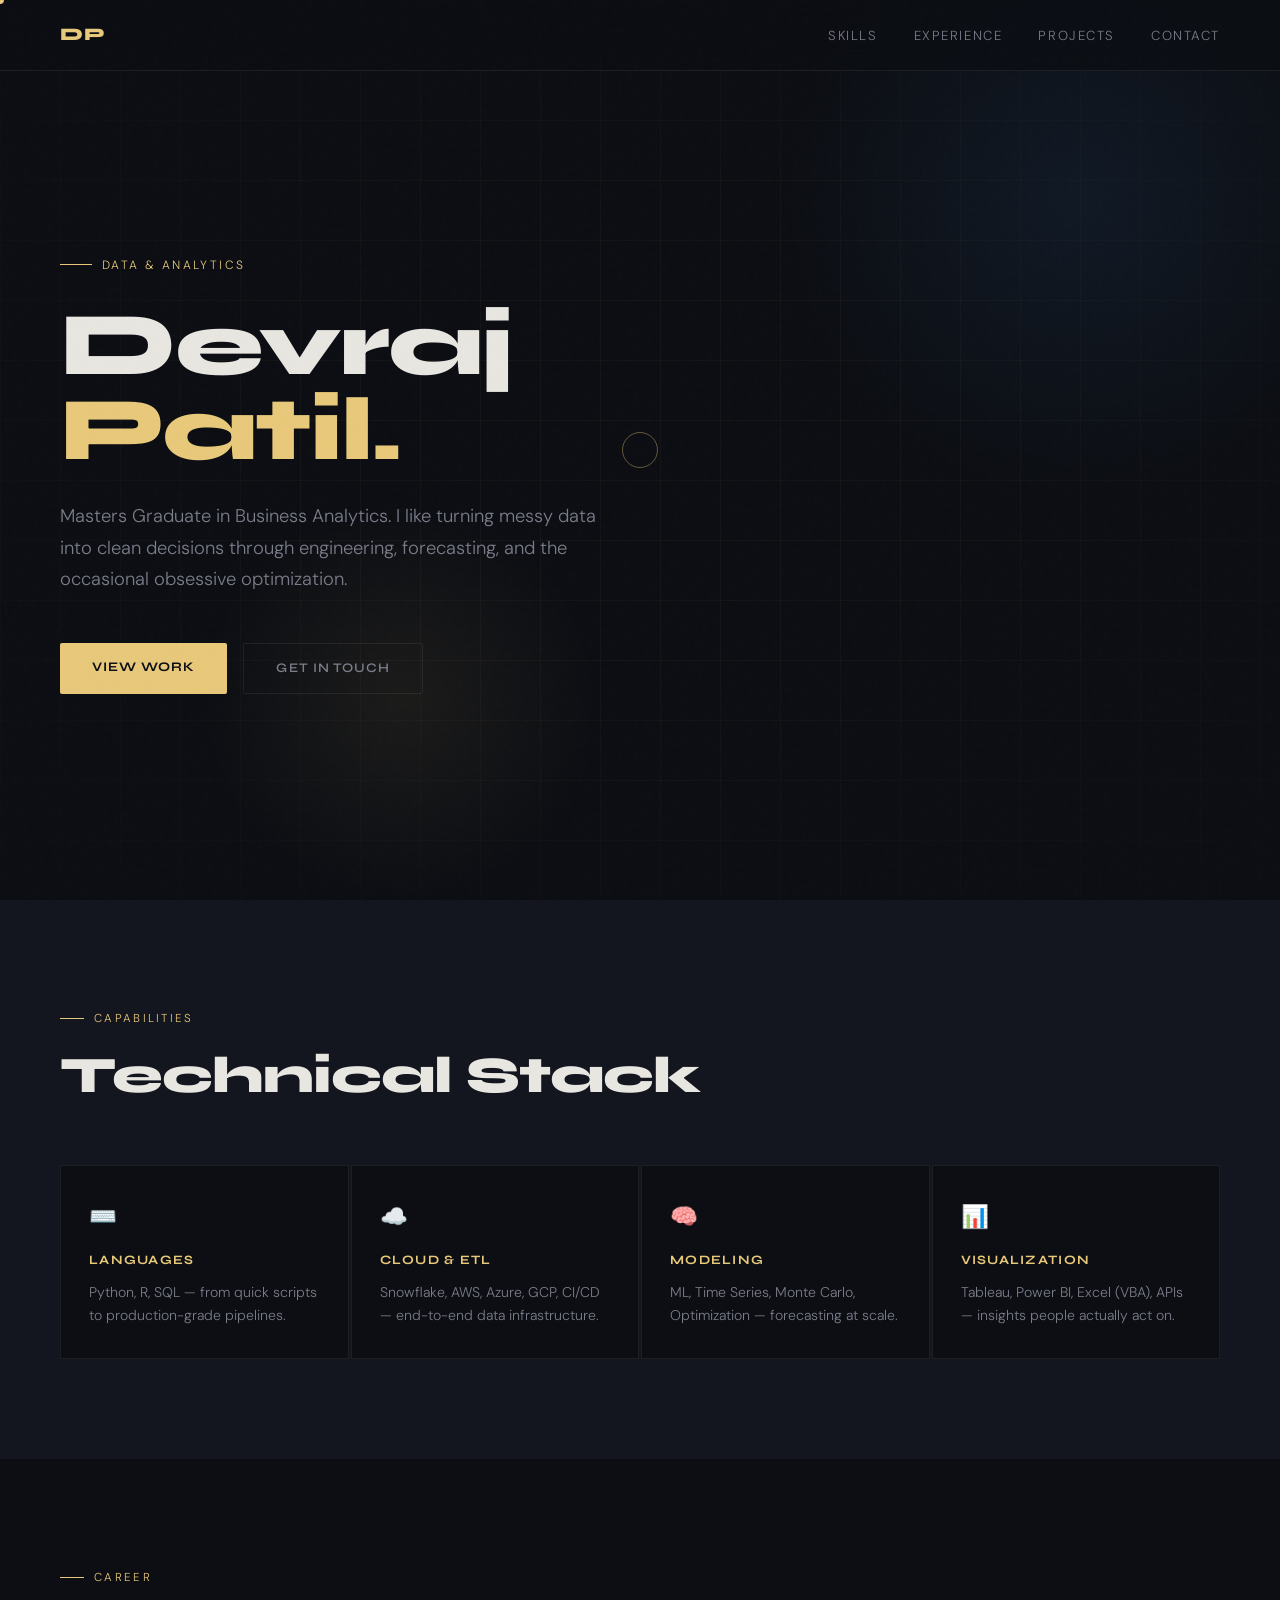
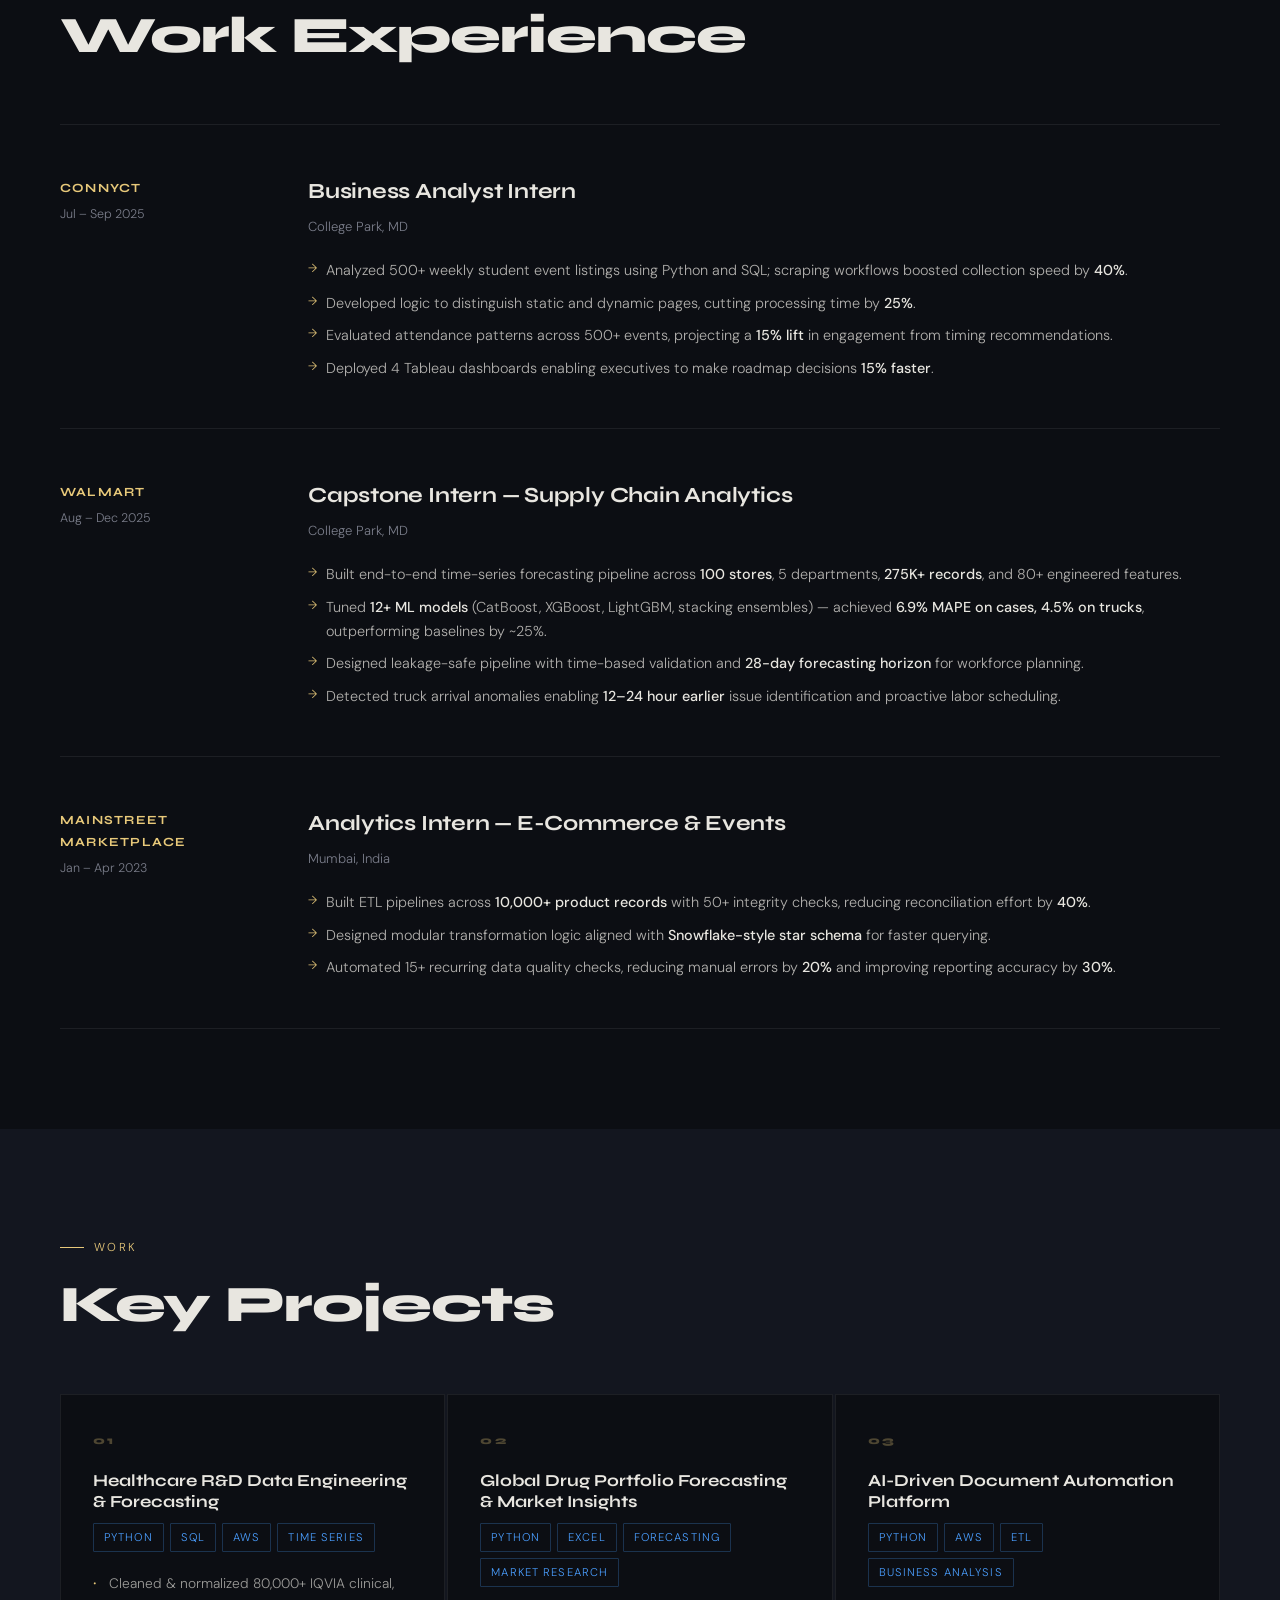
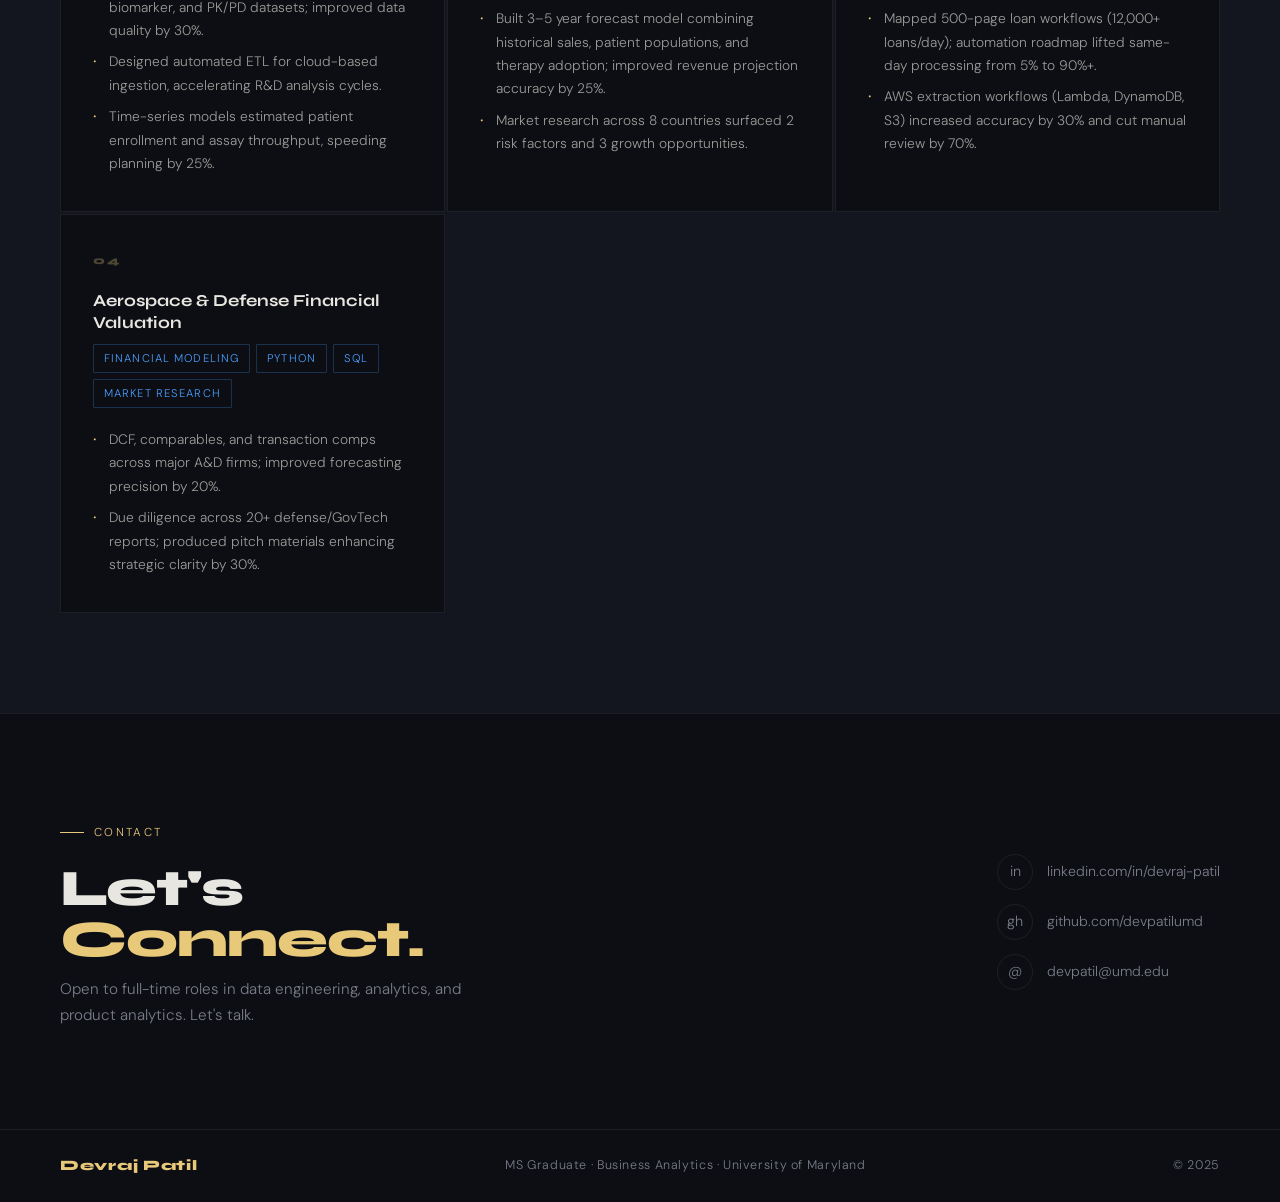
==== index.html @ eb5198e6 "Update personal details in index.html" ====
<!DOCTYPE html>
<html lang="en">
<head>
  <meta charset="UTF-8" />
  <meta name="viewport" content="width=device-width, initial-scale=1.0" />
  <title>Devraj Patil — Data & Analytics</title>
  <link rel="preconnect" href="https://fonts.googleapis.com" />
  <link rel="preconnect" href="https://fonts.gstatic.com" crossorigin />
  <link href="https://fonts.googleapis.com/css2?family=Syne:wght@400;600;700;800&family=DM+Sans:ital,wght@0,300;0,400;0,500;1,300&display=swap" rel="stylesheet" />
  <style>
    *, *::before, *::after { box-sizing: border-box; margin: 0; padding: 0; }

    :root {
      --bg:       #0c0e13;
      --surface:  #13161f;
      --border:   rgba(255,255,255,0.07);
      --gold:     #e8c97a;
      --gold2:    #f5d98b;
      --text:     #e8e6e0;
      --muted:    #7a7d8a;
      --accent:   #4a9eff;
      --red:      #ff6b6b;
    }

    html { scroll-behavior: smooth; }

    body {
      background: var(--bg);
      color: var(--text);
      font-family: 'DM Sans', sans-serif;
      font-weight: 300;
      line-height: 1.7;
      overflow-x: hidden;
    }

    /* ──── NOISE TEXTURE OVERLAY ──── */
    body::before {
      content: '';
      position: fixed;
      inset: 0;
      background-image: url("data:image/svg+xml,%3Csvg viewBox='0 0 200 200' xmlns='http://www.w3.org/2000/svg'%3E%3Cfilter id='n'%3E%3CfeTurbulence type='fractalNoise' baseFrequency='0.9' numOctaves='4' stitchTiles='stitch'/%3E%3C/filter%3E%3Crect width='100%25' height='100%25' filter='url(%23n)' opacity='0.04'/%3E%3C/svg%3E");
      pointer-events: none;
      z-index: 1000;
      opacity: 0.35;
    }

    /* ──── CURSOR DOT ──── */
    #cursor {
      width: 8px; height: 8px;
      background: var(--gold);
      border-radius: 50%;
      position: fixed;
      pointer-events: none;
      z-index: 9999;
      transform: translate(-50%,-50%);
      transition: opacity 0.3s;
    }
    #cursor-ring {
      width: 36px; height: 36px;
      border: 1px solid rgba(232,201,122,0.4);
      border-radius: 50%;
      position: fixed;
      pointer-events: none;
      z-index: 9998;
      transform: translate(-50%,-50%);
      transition: width 0.3s, height 0.3s, border-color 0.3s;
    }

    /* ──── NAV ──── */
    nav {
      position: fixed;
      top: 0; left: 0; right: 0;
      z-index: 500;
      display: flex;
      justify-content: space-between;
      align-items: center;
      padding: 20px 60px;
      background: rgba(12,14,19,0.8);
      backdrop-filter: blur(20px);
      border-bottom: 1px solid var(--border);
      transition: padding 0.3s;
    }
    nav .logo {
      font-family: 'Syne', sans-serif;
      font-weight: 800;
      font-size: 1.1rem;
      letter-spacing: 0.04em;
      color: var(--gold);
    }
    nav .links {
      display: flex;
      gap: 36px;
      list-style: none;
    }
    nav .links a {
      font-size: 0.82rem;
      letter-spacing: 0.12em;
      text-transform: uppercase;
      color: var(--muted);
      text-decoration: none;
      transition: color 0.25s;
    }
    nav .links a:hover { color: var(--text); }

    /* ──── HERO ──── */
    .hero {
      min-height: 100vh;
      display: flex;
      align-items: center;
      padding: 120px 60px 80px;
      position: relative;
      overflow: hidden;
    }
    .hero-grid-bg {
      position: absolute;
      inset: 0;
      background-image:
        linear-gradient(rgba(232,201,122,0.04) 1px, transparent 1px),
        linear-gradient(90deg, rgba(232,201,122,0.04) 1px, transparent 1px);
      background-size: 60px 60px;
      mask-image: radial-gradient(ellipse 80% 80% at 50% 50%, black 30%, transparent 100%);
    }
    .hero-glow {
      position: absolute;
      width: 600px; height: 600px;
      background: radial-gradient(circle, rgba(74,158,255,0.08) 0%, transparent 70%);
      top: -100px; right: -100px;
      pointer-events: none;
    }
    .hero-glow2 {
      position: absolute;
      width: 400px; height: 400px;
      background: radial-gradient(circle, rgba(232,201,122,0.07) 0%, transparent 70%);
      bottom: 0; left: 200px;
      pointer-events: none;
    }
    .hero-content {
      position: relative;
      max-width: 900px;
    }
    .hero-eyebrow {
      display: inline-flex;
      align-items: center;
      gap: 10px;
      font-size: 0.75rem;
      letter-spacing: 0.2em;
      text-transform: uppercase;
      color: var(--gold);
      margin-bottom: 28px;
    }
    .hero-eyebrow::before {
      content: '';
      display: block;
      width: 32px; height: 1px;
      background: var(--gold);
    }
    .hero h1 {
      font-family: 'Syne', sans-serif;
      font-weight: 800;
      font-size: clamp(3rem, 7vw, 6.5rem);
      line-height: 0.95;
      letter-spacing: -0.02em;
      margin-bottom: 28px;
    }
    .hero h1 span { color: var(--gold); }
    .hero-sub {
      font-size: 1.15rem;
      color: var(--muted);
      max-width: 560px;
      margin-bottom: 48px;
      font-weight: 300;
    }
    .hero-ctas {
      display: flex;
      gap: 16px;
      flex-wrap: wrap;
    }
    .btn-primary {
      padding: 13px 32px;
      background: var(--gold);
      color: #0c0e13;
      font-family: 'Syne', sans-serif;
      font-weight: 700;
      font-size: 0.82rem;
      letter-spacing: 0.08em;
      text-transform: uppercase;
      text-decoration: none;
      border-radius: 2px;
      transition: background 0.25s, transform 0.2s;
    }
    .btn-primary:hover { background: var(--gold2); transform: translateY(-2px); }
    .btn-ghost {
      padding: 13px 32px;
      border: 1px solid var(--border);
      color: var(--muted);
      font-family: 'Syne', sans-serif;
      font-weight: 600;
      font-size: 0.82rem;
      letter-spacing: 0.08em;
      text-transform: uppercase;
      text-decoration: none;
      border-radius: 2px;
      transition: border-color 0.25s, color 0.25s, transform 0.2s;
    }
    .btn-ghost:hover { border-color: var(--gold); color: var(--gold); transform: translateY(-2px); }



    /* ──── SECTION WRAPPER ──── */
    section { padding: 100px 60px; }
    .section-label {
      display: inline-flex;
      align-items: center;
      gap: 10px;
      font-size: 0.72rem;
      letter-spacing: 0.2em;
      text-transform: uppercase;
      color: var(--gold);
      margin-bottom: 20px;
    }
    .section-label::before {
      content: '';
      display: block;
      width: 24px; height: 1px;
      background: var(--gold);
    }
    h2.section-title {
      font-family: 'Syne', sans-serif;
      font-weight: 800;
      font-size: clamp(2rem, 4vw, 3.2rem);
      line-height: 1.1;
      letter-spacing: -0.02em;
      margin-bottom: 60px;
    }

    /* ──── SKILLS ──── */
    .skills-section { background: var(--surface); }
    .skills-grid {
      display: grid;
      grid-template-columns: repeat(auto-fit, minmax(240px, 1fr));
      gap: 2px;
    }
    .skill-cell {
      padding: 32px 28px;
      border: 1px solid var(--border);
      background: var(--bg);
      transition: background 0.3s, border-color 0.3s;
    }
    .skill-cell:hover {
      background: rgba(232,201,122,0.04);
      border-color: rgba(232,201,122,0.2);
    }
    .skill-cell-icon {
      font-size: 1.4rem;
      margin-bottom: 14px;
    }
    .skill-cell-title {
      font-family: 'Syne', sans-serif;
      font-weight: 700;
      font-size: 0.8rem;
      letter-spacing: 0.1em;
      text-transform: uppercase;
      color: var(--gold);
      margin-bottom: 10px;
    }
    .skill-cell p {
      font-size: 0.88rem;
      color: var(--muted);
      line-height: 1.6;
    }

    /* ──── EXPERIENCE ──── */
    .experience-section { background: var(--bg); }
    .exp-list { display: flex; flex-direction: column; gap: 0; }
    .exp-item {
      display: grid;
      grid-template-columns: 200px 1fr;
      gap: 0 48px;
      padding: 48px 0;
      border-top: 1px solid var(--border);
      position: relative;
      transition: background 0.3s;
    }
    .exp-item:last-child { border-bottom: 1px solid var(--border); }
    .exp-meta { padding-top: 4px; }
    .exp-company {
      font-family: 'Syne', sans-serif;
      font-weight: 700;
      font-size: 0.78rem;
      letter-spacing: 0.1em;
      text-transform: uppercase;
      color: var(--gold);
      margin-bottom: 6px;
    }
    .exp-date {
      font-size: 0.78rem;
      color: var(--muted);
    }
    .exp-role {
      font-family: 'Syne', sans-serif;
      font-weight: 700;
      font-size: 1.35rem;
      letter-spacing: -0.01em;
      margin-bottom: 6px;
    }
    .exp-location {
      font-size: 0.82rem;
      color: var(--muted);
      margin-bottom: 20px;
    }
    .exp-body ul {
      list-style: none;
      display: flex;
      flex-direction: column;
      gap: 8px;
    }
    .exp-body ul li {
      font-size: 0.9rem;
      color: rgba(232,230,224,0.75);
      padding-left: 18px;
      position: relative;
    }
    .exp-body ul li::before {
      content: '→';
      position: absolute;
      left: 0;
      color: var(--gold);
      font-size: 0.75rem;
    }
    .exp-body strong { color: var(--text); font-weight: 500; }

    /* ──── PROJECTS ──── */
    .projects-section { background: var(--surface); }
    .projects-grid {
      display: grid;
      grid-template-columns: repeat(auto-fit, minmax(320px, 1fr));
      gap: 2px;
    }
    .project-card {
      background: var(--bg);
      border: 1px solid var(--border);
      padding: 36px 32px;
      position: relative;
      overflow: hidden;
      transition: border-color 0.3s, transform 0.3s;
    }
    .project-card::after {
      content: '';
      position: absolute;
      inset: 0;
      background: linear-gradient(135deg, rgba(232,201,122,0.04) 0%, transparent 60%);
      opacity: 0;
      transition: opacity 0.4s;
    }
    .project-card:hover {
      border-color: rgba(232,201,122,0.3);
      transform: translateY(-4px);
    }
    .project-card:hover::after { opacity: 1; }
    .project-num {
      font-family: 'Syne', sans-serif;
      font-weight: 800;
      font-size: 0.7rem;
      letter-spacing: 0.2em;
      color: rgba(232,201,122,0.3);
      margin-bottom: 20px;
    }
    .project-card h3 {
      font-family: 'Syne', sans-serif;
      font-weight: 700;
      font-size: 1.05rem;
      line-height: 1.3;
      margin-bottom: 10px;
    }
    .project-tags {
      display: flex;
      flex-wrap: wrap;
      gap: 6px;
      margin-bottom: 20px;
    }
    .tag {
      font-size: 0.7rem;
      letter-spacing: 0.1em;
      text-transform: uppercase;
      padding: 4px 10px;
      border: 1px solid rgba(74,158,255,0.25);
      color: var(--accent);
      border-radius: 1px;
    }
    .project-card ul {
      list-style: none;
      display: flex;
      flex-direction: column;
      gap: 8px;
    }
    .project-card ul li {
      font-size: 0.86rem;
      color: rgba(232,230,224,0.65);
      padding-left: 16px;
      position: relative;
    }
    .project-card ul li::before {
      content: '·';
      position: absolute;
      left: 0;
      color: var(--gold);
      font-size: 1.2rem;
      line-height: 1.2;
    }

    /* ──── CONTACT / FOOTER ──── */
    .contact-section {
      background: var(--bg);
      border-top: 1px solid var(--border);
      display: flex;
      align-items: center;
      justify-content: space-between;
      flex-wrap: wrap;
      gap: 40px;
    }
    .contact-left h2 {
      font-family: 'Syne', sans-serif;
      font-weight: 800;
      font-size: clamp(2rem, 4vw, 3.5rem);
      line-height: 1;
      letter-spacing: -0.02em;
      margin-bottom: 12px;
    }
    .contact-left h2 span { color: var(--gold); }
    .contact-left p { color: var(--muted); font-size: 0.95rem; max-width: 420px; }
    .contact-links {
      display: flex;
      flex-direction: column;
      gap: 14px;
    }
    .contact-link {
      display: flex;
      align-items: center;
      gap: 14px;
      text-decoration: none;
      color: var(--muted);
      font-size: 0.88rem;
      transition: color 0.25s;
    }
    .contact-link:hover { color: var(--gold); }
    .contact-link-icon {
      width: 36px; height: 36px;
      border: 1px solid var(--border);
      border-radius: 50%;
      display: flex; align-items: center; justify-content: center;
      font-size: 0.9rem;
      transition: border-color 0.25s;
    }
    .contact-link:hover .contact-link-icon { border-color: var(--gold); }
    footer {
      padding: 24px 60px;
      border-top: 1px solid var(--border);
      display: flex;
      justify-content: space-between;
      align-items: center;
      flex-wrap: wrap;
      gap: 12px;
    }
    footer p {
      font-size: 0.78rem;
      color: var(--muted);
      letter-spacing: 0.05em;
    }
    footer .footer-logo {
      font-family: 'Syne', sans-serif;
      font-weight: 800;
      font-size: 0.9rem;
      color: var(--gold);
      letter-spacing: 0.05em;
    }

    /* ──── SCROLL REVEAL ANIMATIONS ──── */
    .reveal {
      opacity: 0;
      transform: translateY(30px);
      transition: opacity 0.7s ease, transform 0.7s ease;
    }
    .reveal.visible {
      opacity: 1;
      transform: translateY(0);
    }
    .reveal-delay-1 { transition-delay: 0.1s; }
    .reveal-delay-2 { transition-delay: 0.2s; }
    .reveal-delay-3 { transition-delay: 0.3s; }

    /* ──── RESPONSIVE ──── */
    @media (max-width: 768px) {
      nav { padding: 18px 24px; }
      nav .links { gap: 20px; }
      section { padding: 70px 24px; }
      .hero { padding: 100px 24px 60px; }
      .hero-stats { display: none; }
      .exp-item { grid-template-columns: 1fr; gap: 12px; }
      .contact-section { padding: 70px 24px; }
      footer { padding: 24px; }
    }
  </style>
</head>
<body>

<div id="cursor"></div>
<div id="cursor-ring"></div>

<!-- NAV -->
<nav>
  <div class="logo">DP</div>
  <ul class="links">
    <li><a href="#skills">Skills</a></li>
    <li><a href="#experience">Experience</a></li>
    <li><a href="#projects">Projects</a></li>
    <li><a href="#contact">Contact</a></li>
  </ul>
</nav>

<!-- HERO -->
<div class="hero" id="home">
  <div class="hero-grid-bg"></div>
  <div class="hero-glow"></div>
  <div class="hero-glow2"></div>

  <div class="hero-content">
    <div class="hero-eyebrow">Data & Analytics</div>
    <h1>Devraj<br /><span>Patil.</span></h1>
    <p class="hero-sub">
      Masters Graduate in Business Analytics. I like turning messy data into clean decisions through engineering, forecasting, and the occasional obsessive optimization.
    </p>
    <div class="hero-ctas">
      <a href="#projects" class="btn-primary">View Work</a>
      <a href="#contact" class="btn-ghost">Get in Touch</a>
    </div>
  </div>


</div>

<!-- SKILLS -->
<section class="skills-section reveal" id="skills">
  <div class="section-label">Capabilities</div>
  <h2 class="section-title">Technical Stack</h2>
  <div class="skills-grid">
    <div class="skill-cell reveal reveal-delay-1">
      <div class="skill-cell-icon">⌨️</div>
      <div class="skill-cell-title">Languages</div>
      <p>Python, R, SQL — from quick scripts to production-grade pipelines.</p>
    </div>
    <div class="skill-cell reveal reveal-delay-2">
      <div class="skill-cell-icon">☁️</div>
      <div class="skill-cell-title">Cloud & ETL</div>
      <p>Snowflake, AWS, Azure, GCP, CI/CD — end-to-end data infrastructure.</p>
    </div>
    <div class="skill-cell reveal reveal-delay-3">
      <div class="skill-cell-icon">🧠</div>
      <div class="skill-cell-title">Modeling</div>
      <p>ML, Time Series, Monte Carlo, Optimization — forecasting at scale.</p>
    </div>
    <div class="skill-cell reveal reveal-delay-1">
      <div class="skill-cell-icon">📊</div>
      <div class="skill-cell-title">Visualization</div>
      <p>Tableau, Power BI, Excel (VBA), APIs — insights people actually act on.</p>
    </div>
  </div>
</section>

<!-- EXPERIENCE -->
<section class="experience-section" id="experience">
  <div class="section-label">Career</div>
  <h2 class="section-title">Work Experience</h2>
  <div class="exp-list">

    <div class="exp-item reveal">
      <div class="exp-meta">
        <div class="exp-company">Connyct</div>
        <div class="exp-date">Jul – Sep 2025</div>
      </div>
      <div class="exp-body">
        <div class="exp-role">Business Analyst Intern</div>
        <div class="exp-location">College Park, MD</div>
        <ul>
          <li>Analyzed 500+ weekly student event listings using Python and SQL; scraping workflows boosted collection speed by <strong>40%</strong>.</li>
          <li>Developed logic to distinguish static and dynamic pages, cutting processing time by <strong>25%</strong>.</li>
          <li>Evaluated attendance patterns across 500+ events, projecting a <strong>15% lift</strong> in engagement from timing recommendations.</li>
          <li>Deployed 4 Tableau dashboards enabling executives to make roadmap decisions <strong>15% faster</strong>.</li>
        </ul>
      </div>
    </div>

    <div class="exp-item reveal">
      <div class="exp-meta">
        <div class="exp-company">Walmart</div>
        <div class="exp-date">Aug – Dec 2025</div>
      </div>
      <div class="exp-body">
        <div class="exp-role">Capstone Intern — Supply Chain Analytics</div>
        <div class="exp-location">College Park, MD</div>
        <ul>
          <li>Built end-to-end time-series forecasting pipeline across <strong>100 stores</strong>, 5 departments, <strong>275K+ records</strong>, and 80+ engineered features.</li>
          <li>Tuned <strong>12+ ML models</strong> (CatBoost, XGBoost, LightGBM, stacking ensembles) — achieved <strong>6.9% MAPE on cases, 4.5% on trucks</strong>, outperforming baselines by ~25%.</li>
          <li>Designed leakage-safe pipeline with time-based validation and <strong>28-day forecasting horizon</strong> for workforce planning.</li>
          <li>Detected truck arrival anomalies enabling <strong>12–24 hour earlier</strong> issue identification and proactive labor scheduling.</li>
        </ul>
      </div>
    </div>

    <div class="exp-item reveal">
      <div class="exp-meta">
        <div class="exp-company">Mainstreet Marketplace</div>
        <div class="exp-date">Jan – Apr 2023</div>
      </div>
      <div class="exp-body">
        <div class="exp-role">Analytics Intern — E-Commerce & Events</div>
        <div class="exp-location">Mumbai, India</div>
        <ul>
          <li>Built ETL pipelines across <strong>10,000+ product records</strong> with 50+ integrity checks, reducing reconciliation effort by <strong>40%</strong>.</li>
          <li>Designed modular transformation logic aligned with <strong>Snowflake-style star schema</strong> for faster querying.</li>
          <li>Automated 15+ recurring data quality checks, reducing manual errors by <strong>20%</strong> and improving reporting accuracy by <strong>30%</strong>.</li>
        </ul>
      </div>
    </div>

  </div>
</section>

<!-- PROJECTS -->
<section class="projects-section" id="projects">
  <div class="section-label">Work</div>
  <h2 class="section-title">Key Projects</h2>
  <div class="projects-grid">

    <div class="project-card reveal">
      <div class="project-num">01</div>
      <h3>Healthcare R&D Data Engineering & Forecasting</h3>
      <div class="project-tags">
        <span class="tag">Python</span><span class="tag">SQL</span><span class="tag">AWS</span><span class="tag">Time Series</span>
      </div>
      <ul>
        <li>Cleaned & normalized 80,000+ IQVIA clinical, biomarker, and PK/PD datasets; improved data quality by 30%.</li>
        <li>Designed automated ETL for cloud-based ingestion, accelerating R&D analysis cycles.</li>
        <li>Time-series models estimated patient enrollment and assay throughput, speeding planning by 25%.</li>
      </ul>
    </div>

    <div class="project-card reveal reveal-delay-1">
      <div class="project-num">02</div>
      <h3>Global Drug Portfolio Forecasting & Market Insights</h3>
      <div class="project-tags">
        <span class="tag">Python</span><span class="tag">Excel</span><span class="tag">Forecasting</span><span class="tag">Market Research</span>
      </div>
      <ul>
        <li>Built 3–5 year forecast model combining historical sales, patient populations, and therapy adoption; improved revenue projection accuracy by 25%.</li>
        <li>Market research across 8 countries surfaced 2 risk factors and 3 growth opportunities.</li>
      </ul>
    </div>

    <div class="project-card reveal reveal-delay-2">
      <div class="project-num">03</div>
      <h3>AI-Driven Document Automation Platform</h3>
      <div class="project-tags">
        <span class="tag">Python</span><span class="tag">AWS</span><span class="tag">ETL</span><span class="tag">Business Analysis</span>
      </div>
      <ul>
        <li>Mapped 500-page loan workflows (12,000+ loans/day); automation roadmap lifted same-day processing from 5% to 90%+.</li>
        <li>AWS extraction workflows (Lambda, DynamoDB, S3) increased accuracy by 30% and cut manual review by 70%.</li>
      </ul>
    </div>

    <div class="project-card reveal reveal-delay-3">
      <div class="project-num">04</div>
      <h3>Aerospace & Defense Financial Valuation</h3>
      <div class="project-tags">
        <span class="tag">Financial Modeling</span><span class="tag">Python</span><span class="tag">SQL</span><span class="tag">Market Research</span>
      </div>
      <ul>
        <li>DCF, comparables, and transaction comps across major A&D firms; improved forecasting precision by 20%.</li>
        <li>Due diligence across 20+ defense/GovTech reports; produced pitch materials enhancing strategic clarity by 30%.</li>
      </ul>
    </div>

  </div>
</section>

<!-- CONTACT -->
<section class="contact-section" id="contact">
  <div class="contact-left reveal">
    <div class="section-label">Contact</div>
    <h2>Let's<br /><span>Connect.</span></h2>
    <p>Open to full-time roles in data engineering, analytics, and product analytics. Let's talk.</p>
  </div>
  <div class="contact-links reveal reveal-delay-1">
    <a href="https://www.linkedin.com/in/devraj-patil-191b01246/" target="_blank" class="contact-link">
      <span class="contact-link-icon">in</span>
      linkedin.com/in/devraj-patil
    </a>
    <a href="https://github.com/devpatilumd" target="_blank" class="contact-link">
      <span class="contact-link-icon">gh</span>
      github.com/devpatilumd
    </a>
    <a href="mailto:devraj@example.com" class="contact-link">
      <span class="contact-link-icon">@</span>
      devpatil@umd.edu
    </a>
  </div>
</section>

<footer>
  <span class="footer-logo">Devraj Patil</span>
  <p>MS Graduate · Business Analytics · University of Maryland</p>
  <p>© 2025</p>
</footer>

<script>
  // Custom cursor
  const cursor = document.getElementById('cursor');
  const ring = document.getElementById('cursor-ring');
  let rx = 0, ry = 0;
  document.addEventListener('mousemove', e => {
    cursor.style.left = e.clientX + 'px';
    cursor.style.top = e.clientY + 'px';
    rx += (e.clientX - rx) * 0.12;
    ry += (e.clientY - ry) * 0.12;
    ring.style.left = rx + 'px';
    ring.style.top = ry + 'px';
  });
  function animRing() {
    ring.style.left = rx + 'px';
    ring.style.top = ry + 'px';
    requestAnimationFrame(animRing);
  }
  animRing();
  document.querySelectorAll('a, button').forEach(el => {
    el.addEventListener('mouseenter', () => {
      ring.style.width = '56px'; ring.style.height = '56px';
      ring.style.borderColor = 'rgba(232,201,122,0.6)';
    });
    el.addEventListener('mouseleave', () => {
      ring.style.width = '36px'; ring.style.height = '36px';
      ring.style.borderColor = 'rgba(232,201,122,0.4)';
    });
  });

  // Scroll reveal
  const reveals = document.querySelectorAll('.reveal');
  const io = new IntersectionObserver((entries) => {
    entries.forEach(e => {
      if (e.isIntersecting) { e.target.classList.add('visible'); io.unobserve(e.target); }
    });
  }, { threshold: 0.1 });
  reveals.forEach(r => io.observe(r));

  // Animate ring with lerp
  let mx = window.innerWidth/2, my = window.innerHeight/2;
  document.addEventListener('mousemove', e => { mx = e.clientX; my = e.clientY; });
  (function lerp() {
    rx += (mx - rx) * 0.1;
    ry += (my - ry) * 0.1;
    requestAnimationFrame(lerp);
  })();
</script>
</body>
</html>
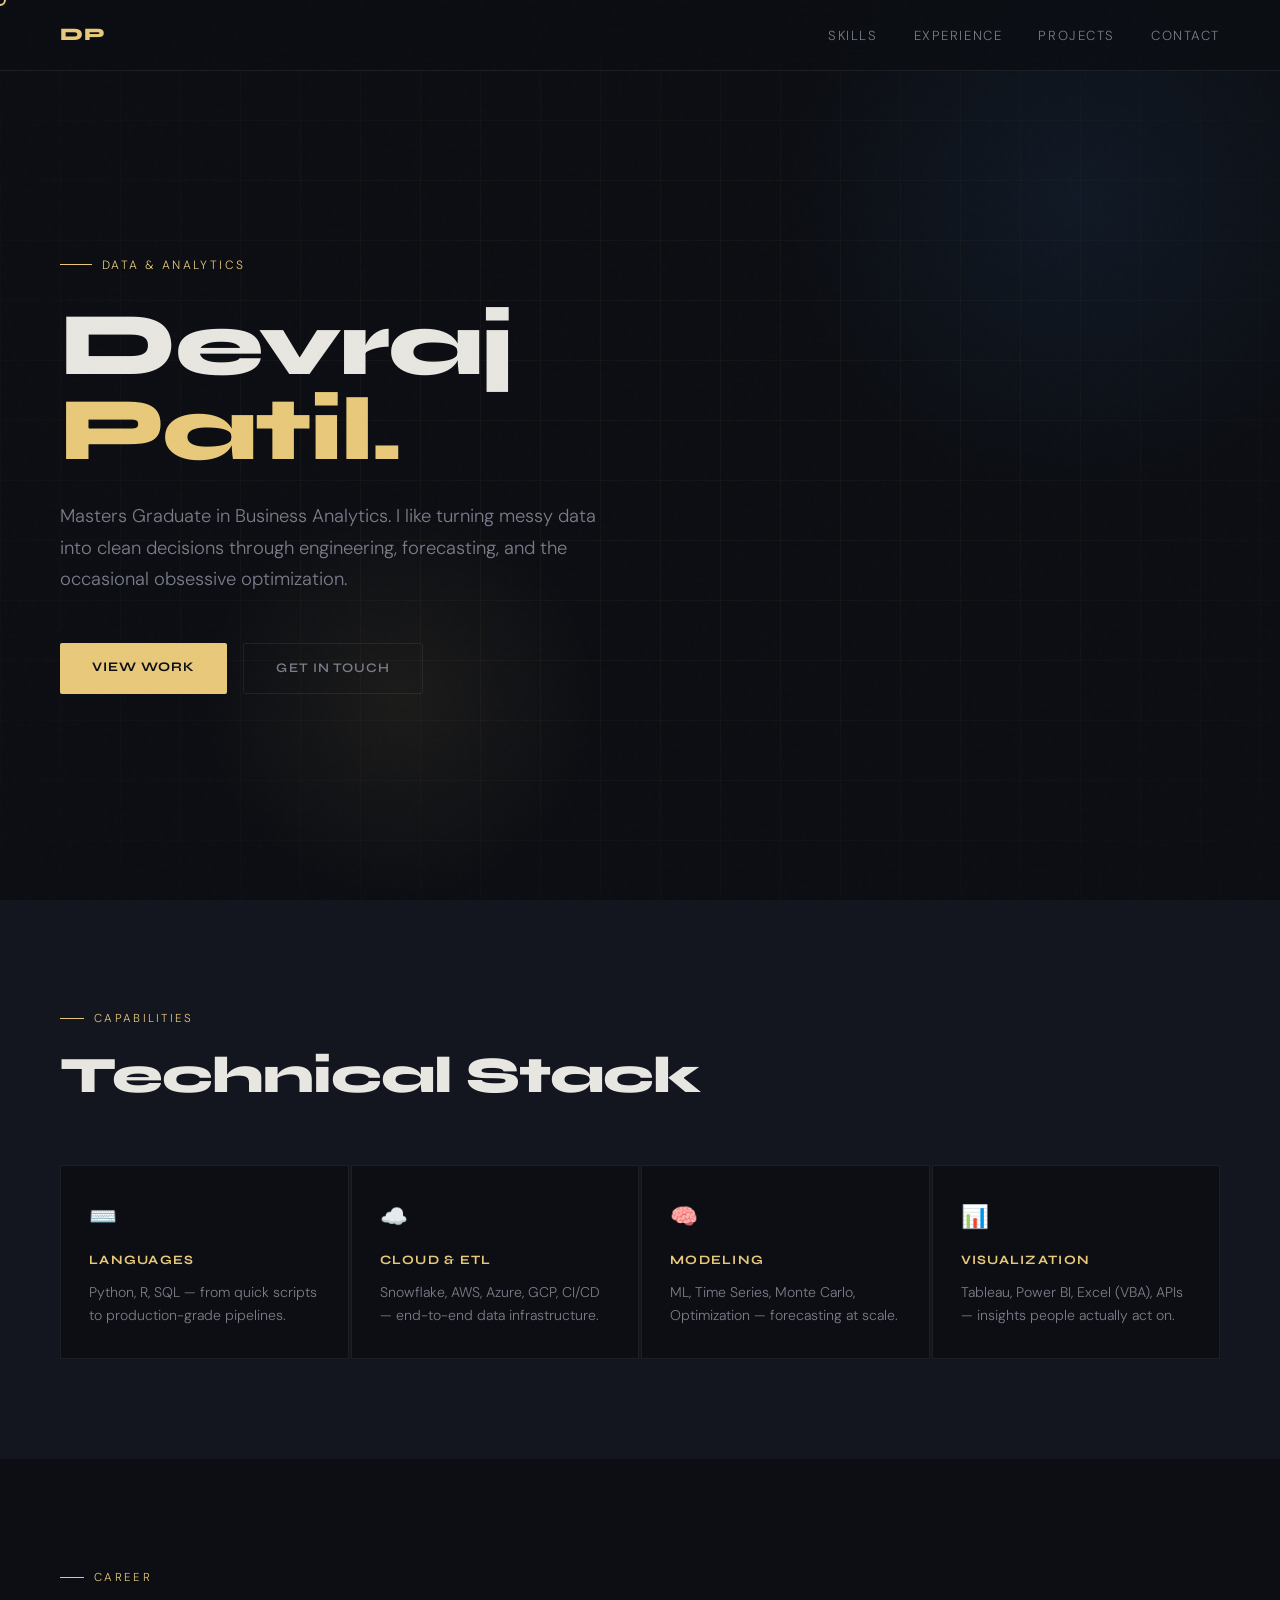
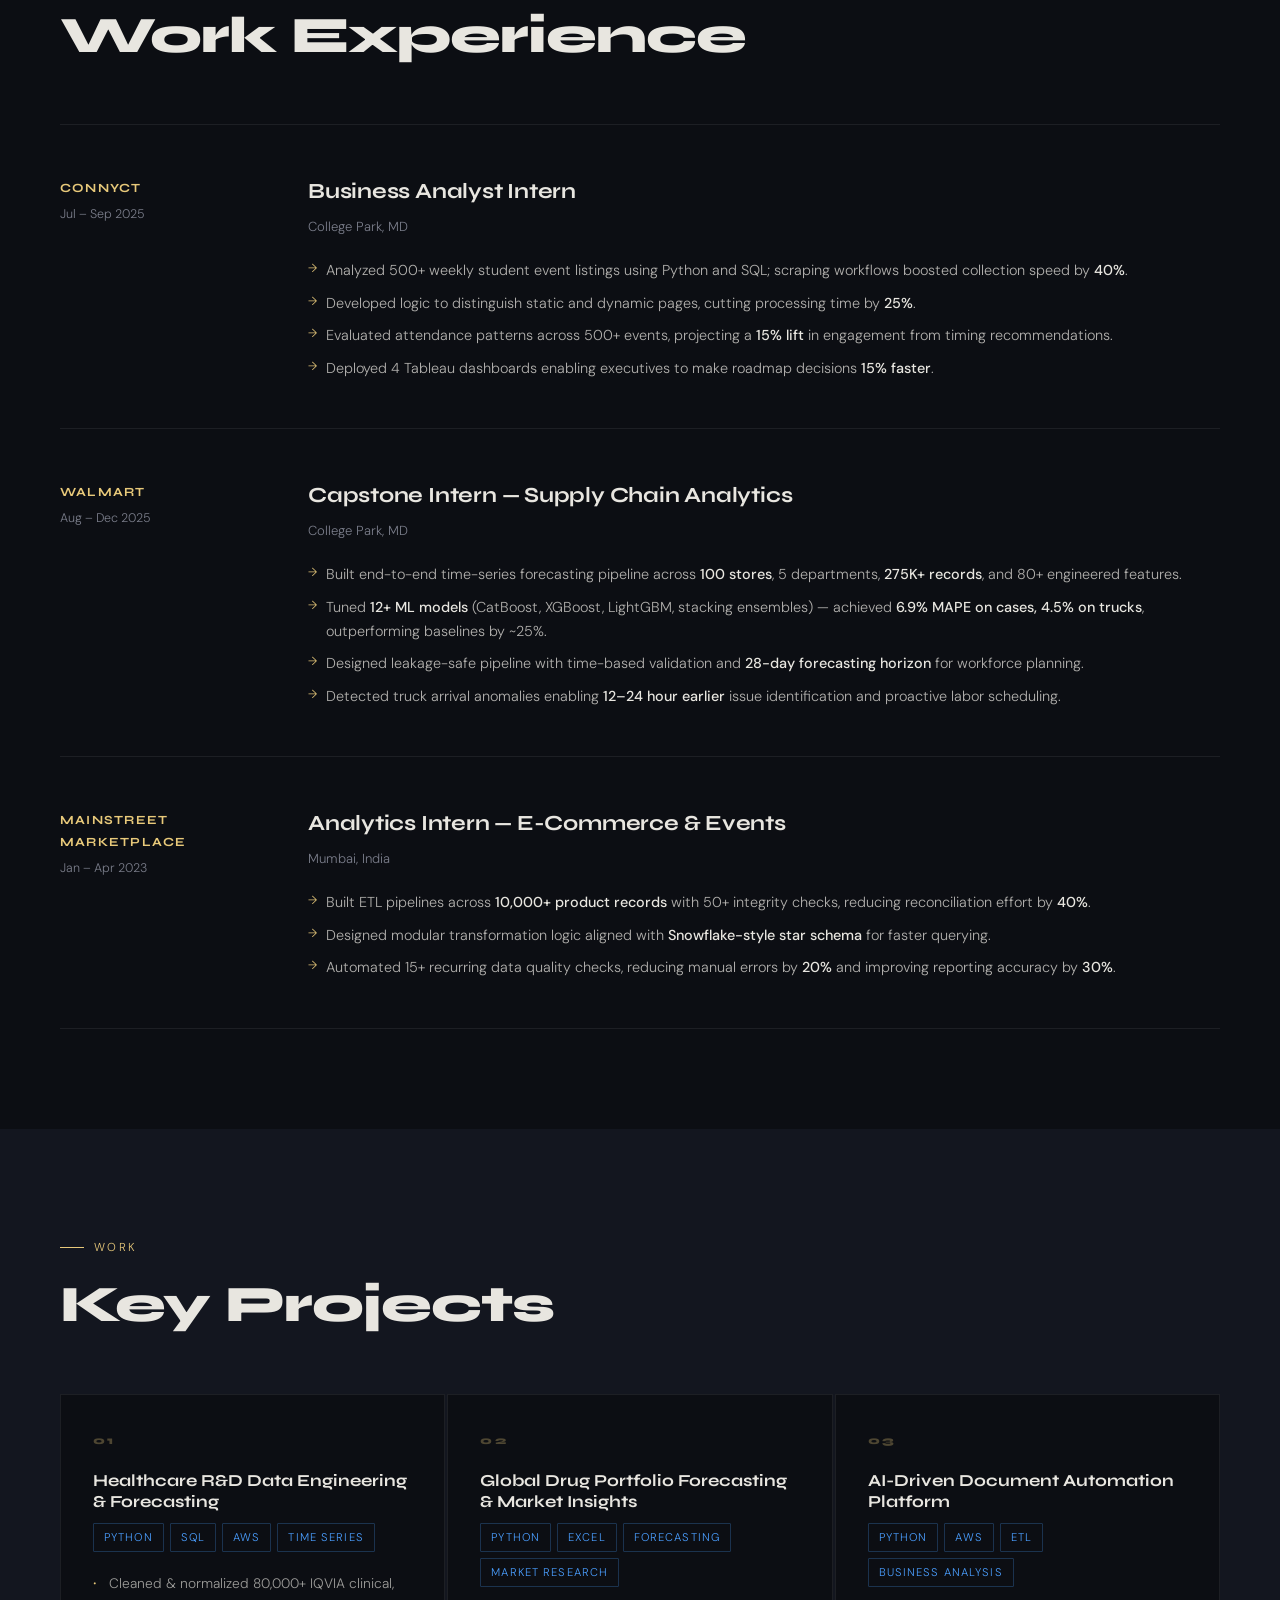
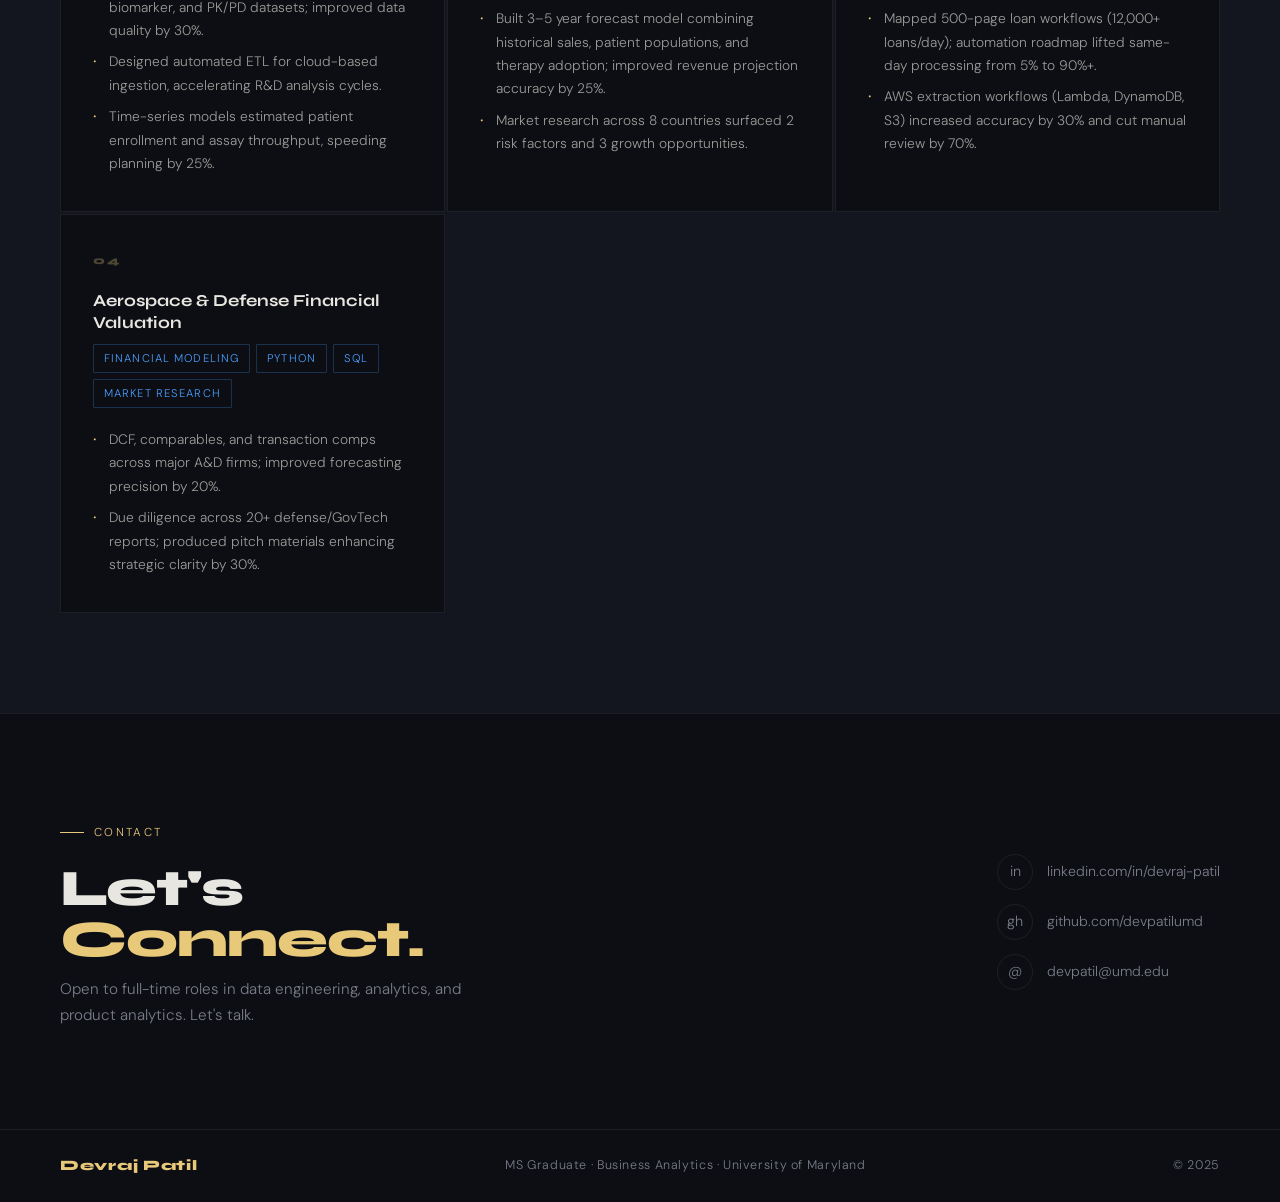
==== commit c42ffda9: "Refactor cursor styles in index.html Updated cursor styles and removed cursor ring." ====
--- a/index.html
+++ b/index.html
@@ -45,26 +45,20 @@
     }
 
     /* ──── CURSOR DOT ──── */
-    #cursor {
-      width: 8px; height: 8px;
-      background: var(--gold);
-      border-radius: 50%;
-      position: fixed;
-      pointer-events: none;
-      z-index: 9999;
-      transform: translate(-50%,-50%);
-      transition: opacity 0.3s;
-    }
-    #cursor-ring {
-      width: 36px; height: 36px;
-      border: 1px solid rgba(232,201,122,0.4);
-      border-radius: 50%;
-      position: fixed;
-      pointer-events: none;
-      z-index: 9998;
-      transform: translate(-50%,-50%);
-      transition: width 0.3s, height 0.3s, border-color 0.3s;
-    }
+    * { cursor: none; }
+
+#cursor {
+  width: 12px; height: 12px;
+  background: transparent;
+  border: 2px solid var(--gold);
+  border-radius: 50%;
+  position: fixed;
+  pointer-events: none;
+  z-index: 9999;
+  transform: translate(-50%,-50%);
+  transition: transform 0.1s, border-color 0.2s;
+}
+#cursor-ring { display: none; }
 
     /* ──── NAV ──── */
     nav {
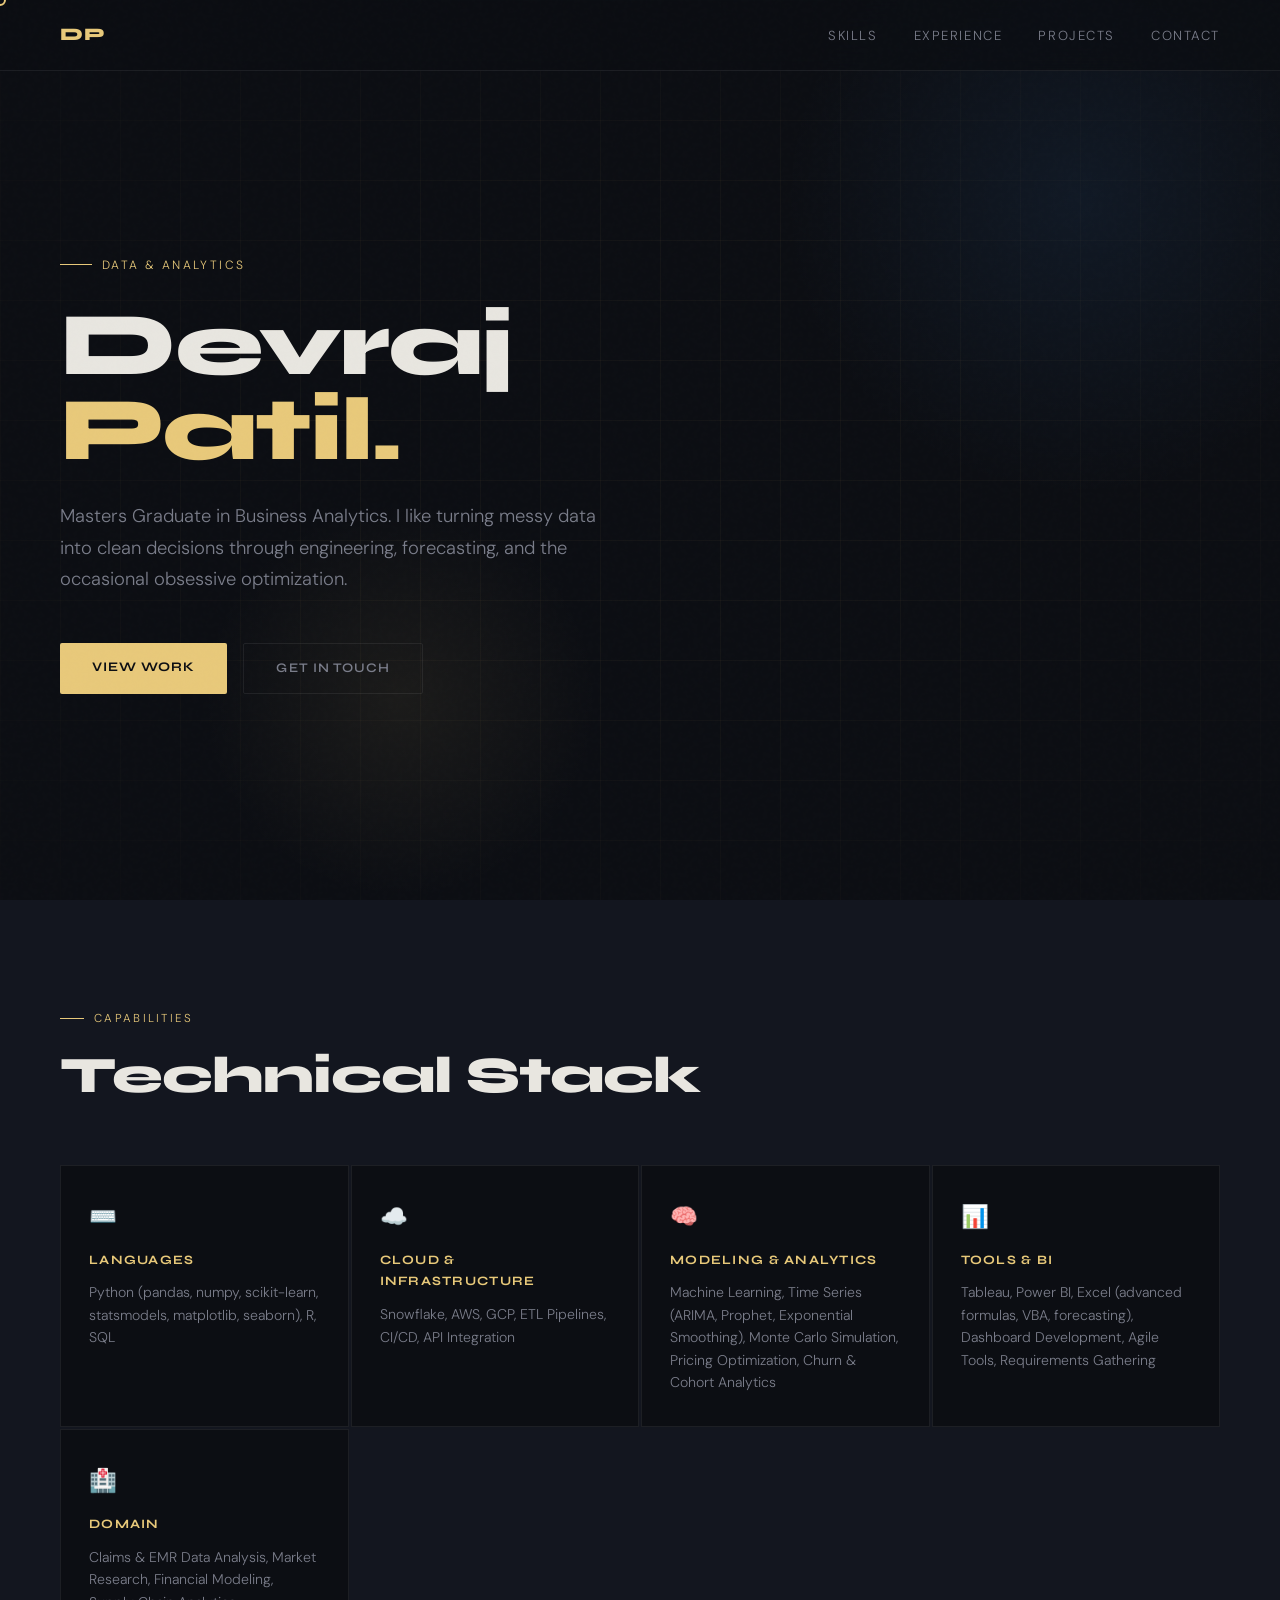
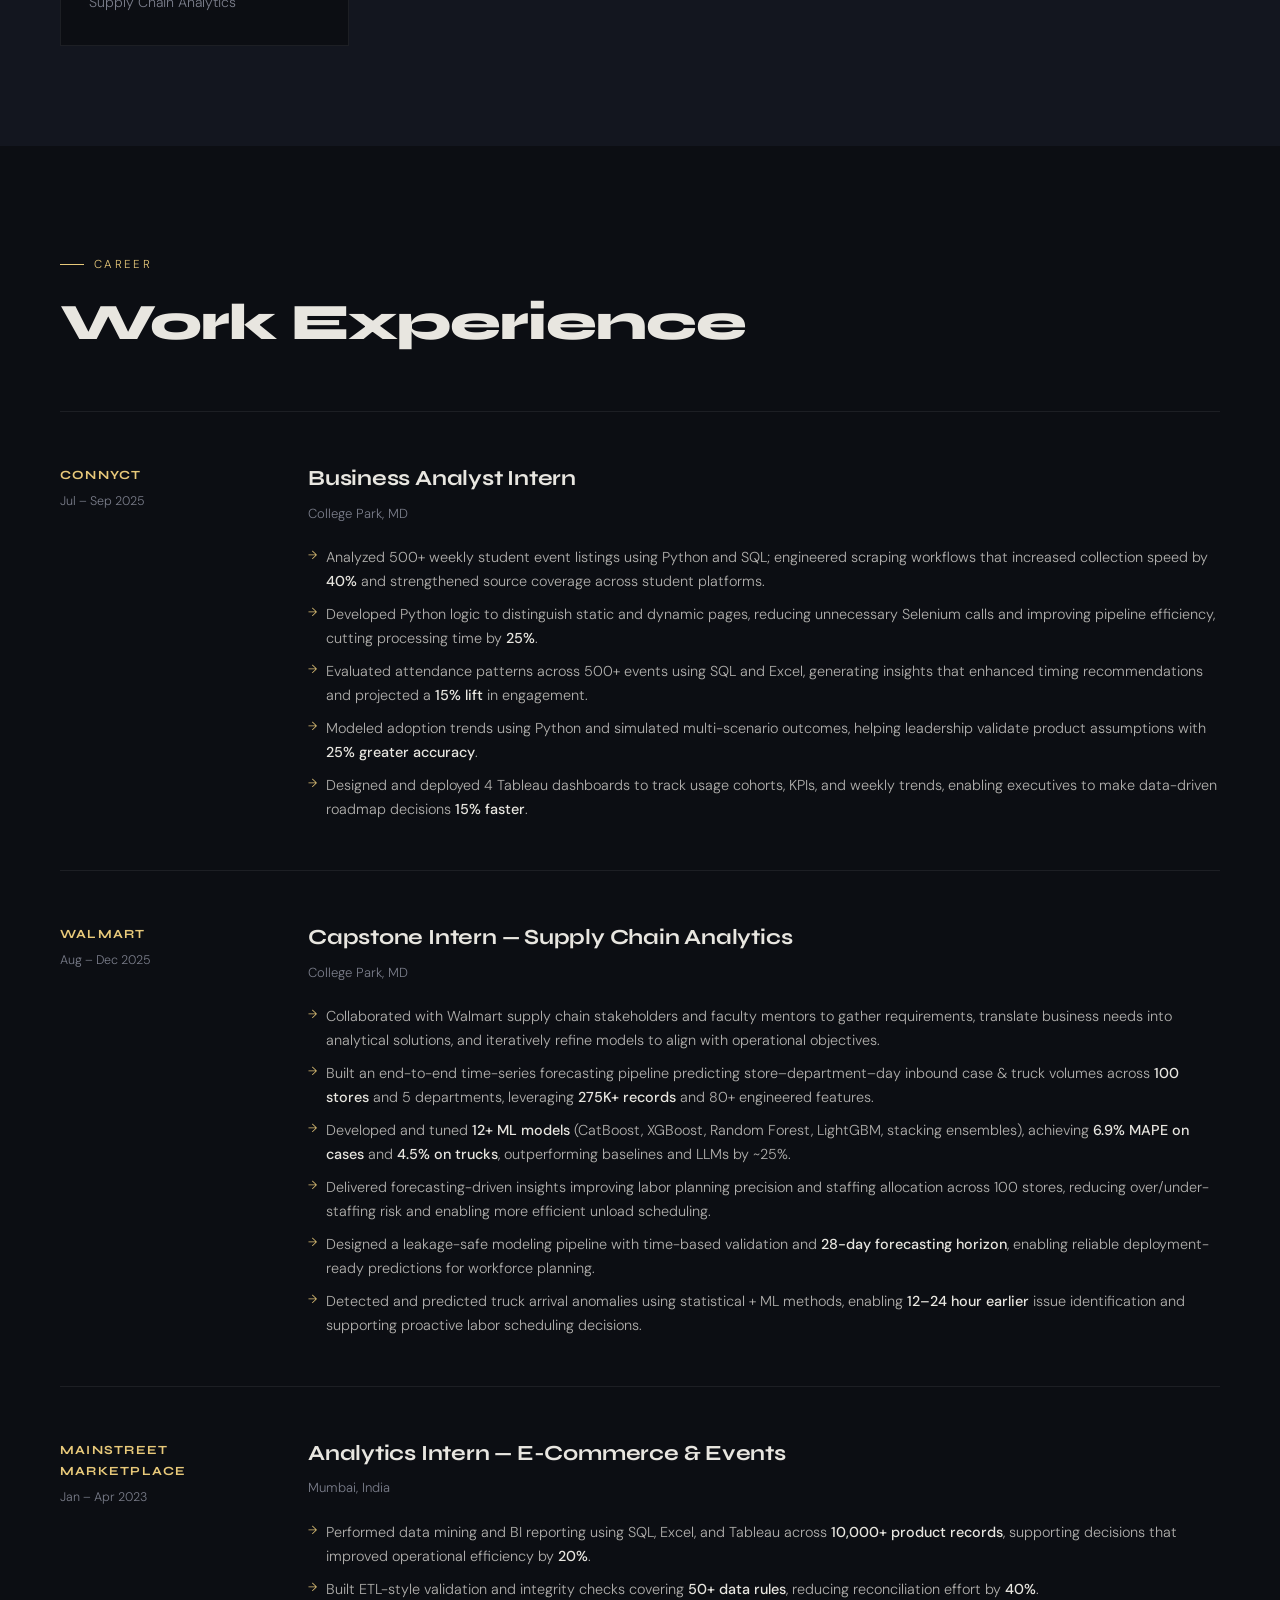
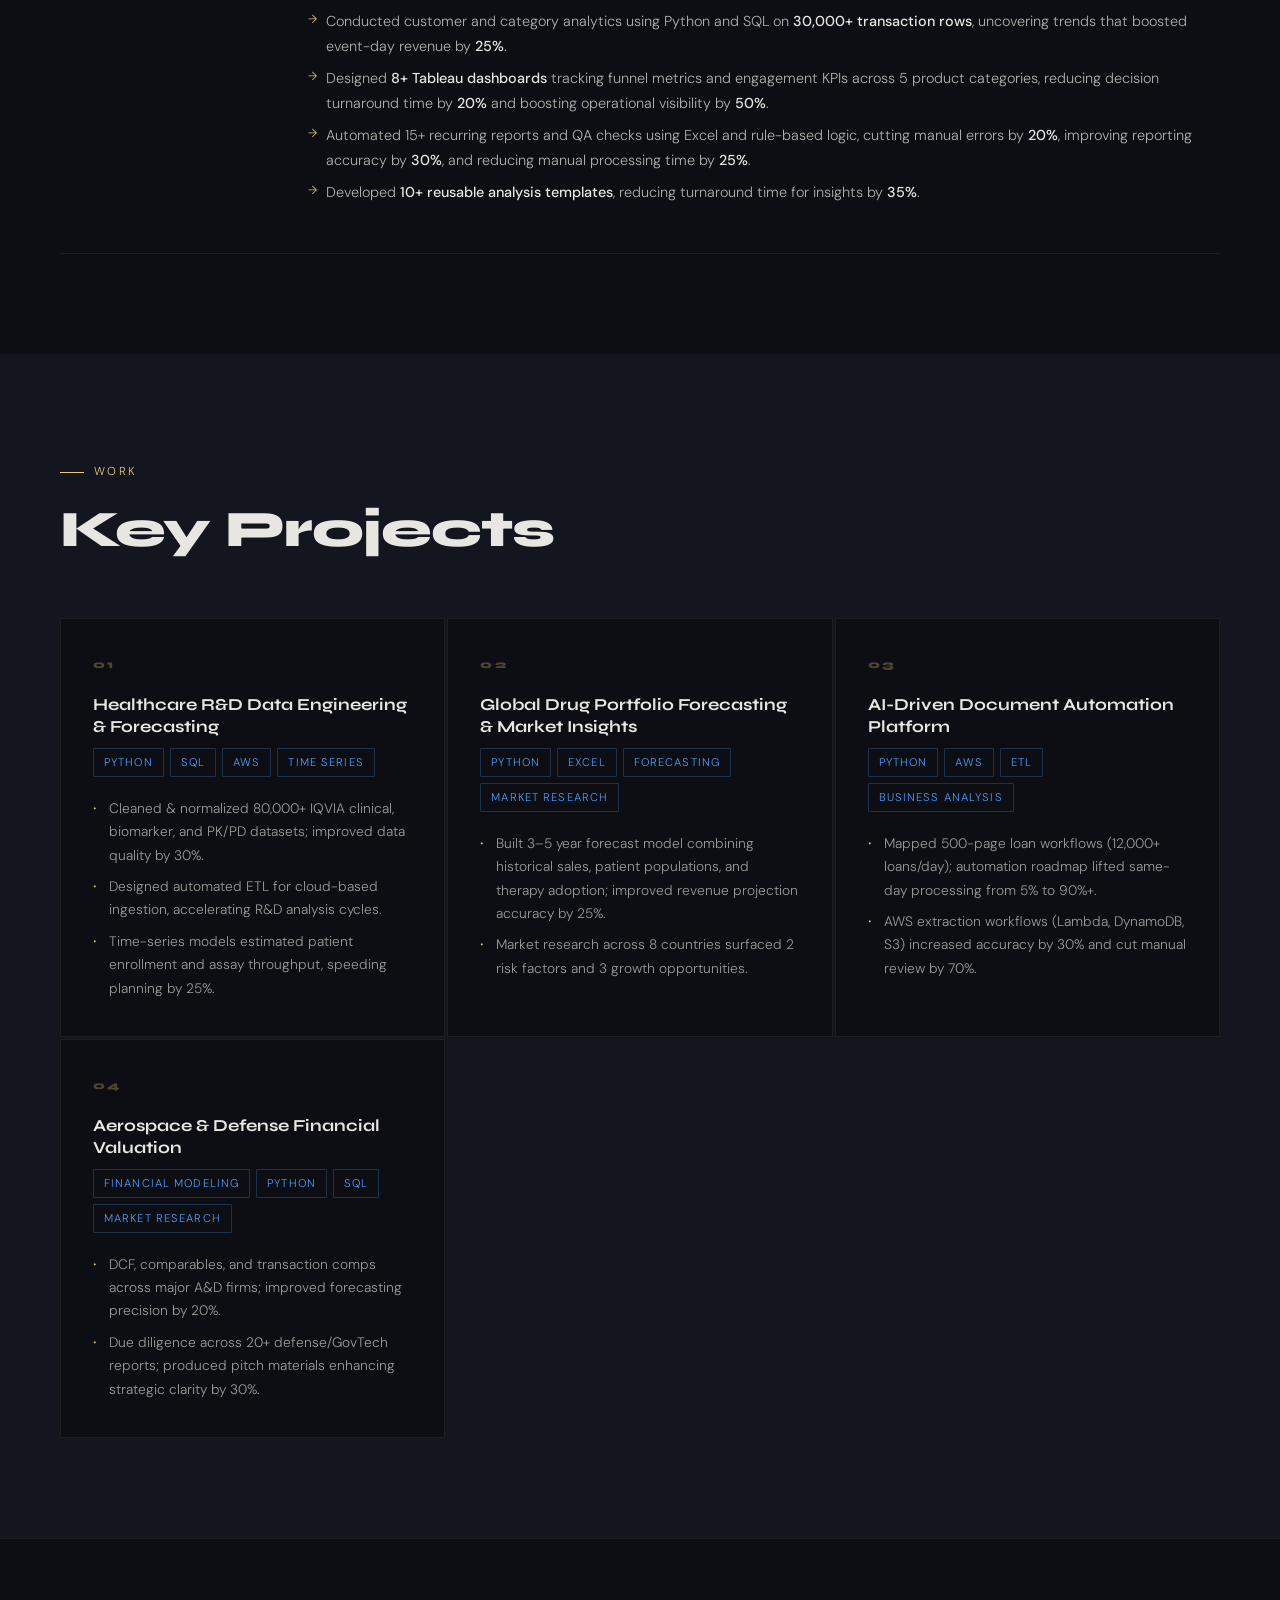
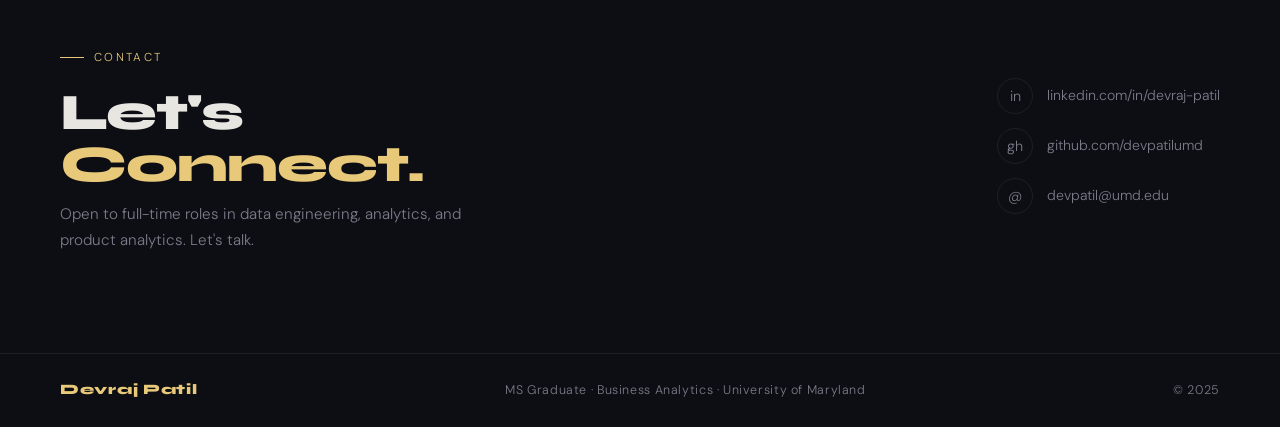
==== commit 359b8315: "Enhance skills and experience descriptions in index.html Updated skills and experience sections with" ====
--- a/index.html
+++ b/index.html
@@ -540,22 +540,27 @@
     <div class="skill-cell reveal reveal-delay-1">
       <div class="skill-cell-icon">⌨️</div>
       <div class="skill-cell-title">Languages</div>
-      <p>Python, R, SQL — from quick scripts to production-grade pipelines.</p>
+      <p>Python (pandas, numpy, scikit-learn, statsmodels, matplotlib, seaborn), R, SQL</p>
     </div>
     <div class="skill-cell reveal reveal-delay-2">
       <div class="skill-cell-icon">☁️</div>
-      <div class="skill-cell-title">Cloud & ETL</div>
-      <p>Snowflake, AWS, Azure, GCP, CI/CD — end-to-end data infrastructure.</p>
+      <div class="skill-cell-title">Cloud & Infrastructure</div>
+      <p>Snowflake, AWS, GCP, ETL Pipelines, CI/CD, API Integration</p>
     </div>
     <div class="skill-cell reveal reveal-delay-3">
       <div class="skill-cell-icon">🧠</div>
-      <div class="skill-cell-title">Modeling</div>
-      <p>ML, Time Series, Monte Carlo, Optimization — forecasting at scale.</p>
+      <div class="skill-cell-title">Modeling & Analytics</div>
+      <p>Machine Learning, Time Series (ARIMA, Prophet, Exponential Smoothing), Monte Carlo Simulation, Pricing Optimization, Churn & Cohort Analytics</p>
     </div>
     <div class="skill-cell reveal reveal-delay-1">
       <div class="skill-cell-icon">📊</div>
-      <div class="skill-cell-title">Visualization</div>
-      <p>Tableau, Power BI, Excel (VBA), APIs — insights people actually act on.</p>
+      <div class="skill-cell-title">Tools & BI</div>
+      <p>Tableau, Power BI, Excel (advanced formulas, VBA, forecasting), Dashboard Development, Agile Tools, Requirements Gathering</p>
+    </div>
+    <div class="skill-cell reveal reveal-delay-2">
+      <div class="skill-cell-icon">🏥</div>
+      <div class="skill-cell-title">Domain</div>
+      <p>Claims & EMR Data Analysis, Market Research, Financial Modeling, Supply Chain Analytics</p>
     </div>
   </div>
 </section>
@@ -575,10 +580,11 @@
         <div class="exp-role">Business Analyst Intern</div>
         <div class="exp-location">College Park, MD</div>
         <ul>
-          <li>Analyzed 500+ weekly student event listings using Python and SQL; scraping workflows boosted collection speed by <strong>40%</strong>.</li>
-          <li>Developed logic to distinguish static and dynamic pages, cutting processing time by <strong>25%</strong>.</li>
-          <li>Evaluated attendance patterns across 500+ events, projecting a <strong>15% lift</strong> in engagement from timing recommendations.</li>
-          <li>Deployed 4 Tableau dashboards enabling executives to make roadmap decisions <strong>15% faster</strong>.</li>
+          <li>Analyzed 500+ weekly student event listings using Python and SQL; engineered scraping workflows that increased collection speed by <strong>40%</strong> and strengthened source coverage across student platforms.</li>
+          <li>Developed Python logic to distinguish static and dynamic pages, reducing unnecessary Selenium calls and improving pipeline efficiency, cutting processing time by <strong>25%</strong>.</li>
+          <li>Evaluated attendance patterns across 500+ events using SQL and Excel, generating insights that enhanced timing recommendations and projected a <strong>15% lift</strong> in engagement.</li>
+          <li>Modeled adoption trends using Python and simulated multi-scenario outcomes, helping leadership validate product assumptions with <strong>25% greater accuracy</strong>.</li>
+          <li>Designed and deployed 4 Tableau dashboards to track usage cohorts, KPIs, and weekly trends, enabling executives to make data-driven roadmap decisions <strong>15% faster</strong>.</li>
         </ul>
       </div>
     </div>
@@ -592,10 +598,12 @@
         <div class="exp-role">Capstone Intern — Supply Chain Analytics</div>
         <div class="exp-location">College Park, MD</div>
         <ul>
-          <li>Built end-to-end time-series forecasting pipeline across <strong>100 stores</strong>, 5 departments, <strong>275K+ records</strong>, and 80+ engineered features.</li>
-          <li>Tuned <strong>12+ ML models</strong> (CatBoost, XGBoost, LightGBM, stacking ensembles) — achieved <strong>6.9% MAPE on cases, 4.5% on trucks</strong>, outperforming baselines by ~25%.</li>
-          <li>Designed leakage-safe pipeline with time-based validation and <strong>28-day forecasting horizon</strong> for workforce planning.</li>
-          <li>Detected truck arrival anomalies enabling <strong>12–24 hour earlier</strong> issue identification and proactive labor scheduling.</li>
+          <li>Collaborated with Walmart supply chain stakeholders and faculty mentors to gather requirements, translate business needs into analytical solutions, and iteratively refine models to align with operational objectives.</li>
+          <li>Built an end-to-end time-series forecasting pipeline predicting store–department–day inbound case & truck volumes across <strong>100 stores</strong> and 5 departments, leveraging <strong>275K+ records</strong> and 80+ engineered features.</li>
+          <li>Developed and tuned <strong>12+ ML models</strong> (CatBoost, XGBoost, Random Forest, LightGBM, stacking ensembles), achieving <strong>6.9% MAPE on cases</strong> and <strong>4.5% on trucks</strong>, outperforming baselines and LLMs by ~25%.</li>
+          <li>Delivered forecasting-driven insights improving labor planning precision and staffing allocation across 100 stores, reducing over/under-staffing risk and enabling more efficient unload scheduling.</li>
+          <li>Designed a leakage-safe modeling pipeline with time-based validation and <strong>28-day forecasting horizon</strong>, enabling reliable deployment-ready predictions for workforce planning.</li>
+          <li>Detected and predicted truck arrival anomalies using statistical + ML methods, enabling <strong>12–24 hour earlier</strong> issue identification and supporting proactive labor scheduling decisions.</li>
         </ul>
       </div>
     </div>
@@ -609,9 +617,12 @@
         <div class="exp-role">Analytics Intern — E-Commerce & Events</div>
         <div class="exp-location">Mumbai, India</div>
         <ul>
-          <li>Built ETL pipelines across <strong>10,000+ product records</strong> with 50+ integrity checks, reducing reconciliation effort by <strong>40%</strong>.</li>
-          <li>Designed modular transformation logic aligned with <strong>Snowflake-style star schema</strong> for faster querying.</li>
-          <li>Automated 15+ recurring data quality checks, reducing manual errors by <strong>20%</strong> and improving reporting accuracy by <strong>30%</strong>.</li>
+          <li>Performed data mining and BI reporting using SQL, Excel, and Tableau across <strong>10,000+ product records</strong>, supporting decisions that improved operational efficiency by <strong>20%</strong>.</li>
+          <li>Built ETL-style validation and integrity checks covering <strong>50+ data rules</strong>, reducing reconciliation effort by <strong>40%</strong>.</li>
+          <li>Conducted customer and category analytics using Python and SQL on <strong>30,000+ transaction rows</strong>, uncovering trends that boosted event-day revenue by <strong>25%</strong>.</li>
+          <li>Designed <strong>8+ Tableau dashboards</strong> tracking funnel metrics and engagement KPIs across 5 product categories, reducing decision turnaround time by <strong>20%</strong> and boosting operational visibility by <strong>50%</strong>.</li>
+          <li>Automated 15+ recurring reports and QA checks using Excel and rule-based logic, cutting manual errors by <strong>20%</strong>, improving reporting accuracy by <strong>30%</strong>, and reducing manual processing time by <strong>25%</strong>.</li>
+          <li>Developed <strong>10+ reusable analysis templates</strong>, reducing turnaround time for insights by <strong>35%</strong>.</li>
         </ul>
       </div>
     </div>
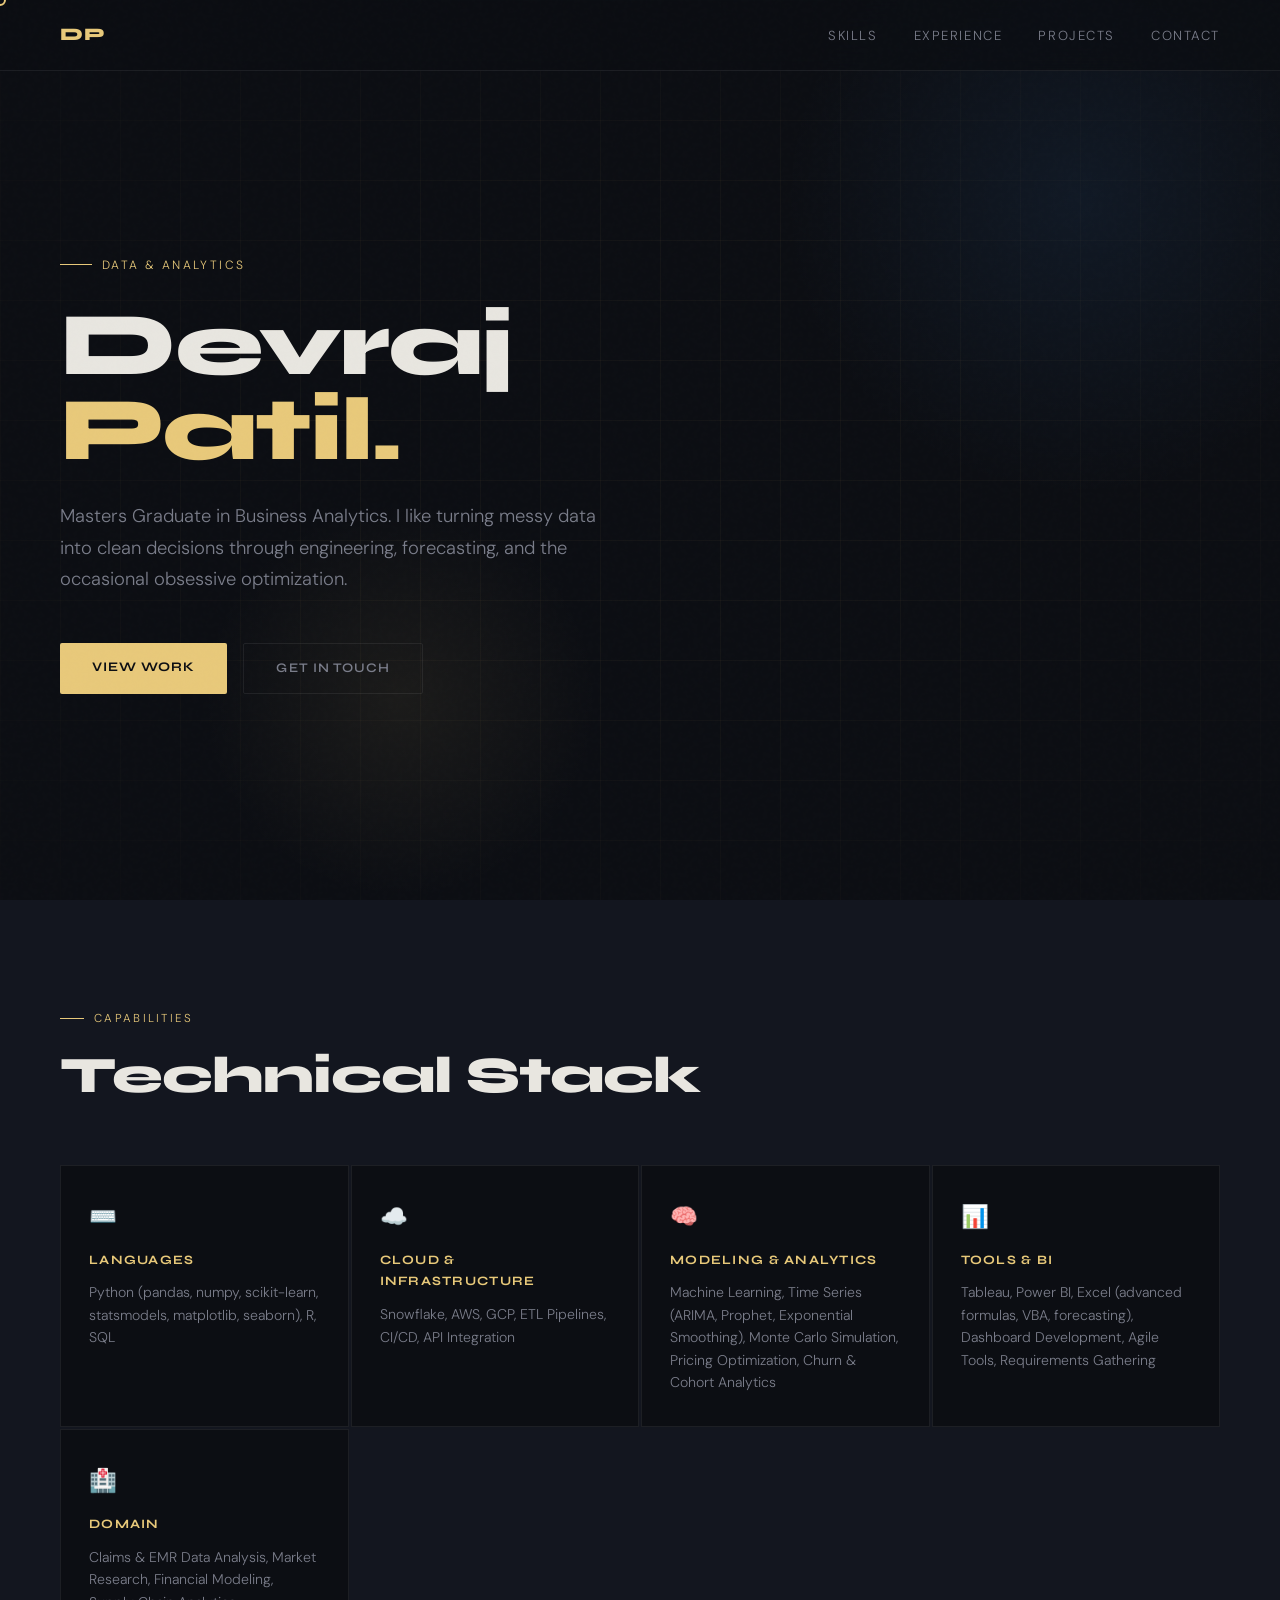
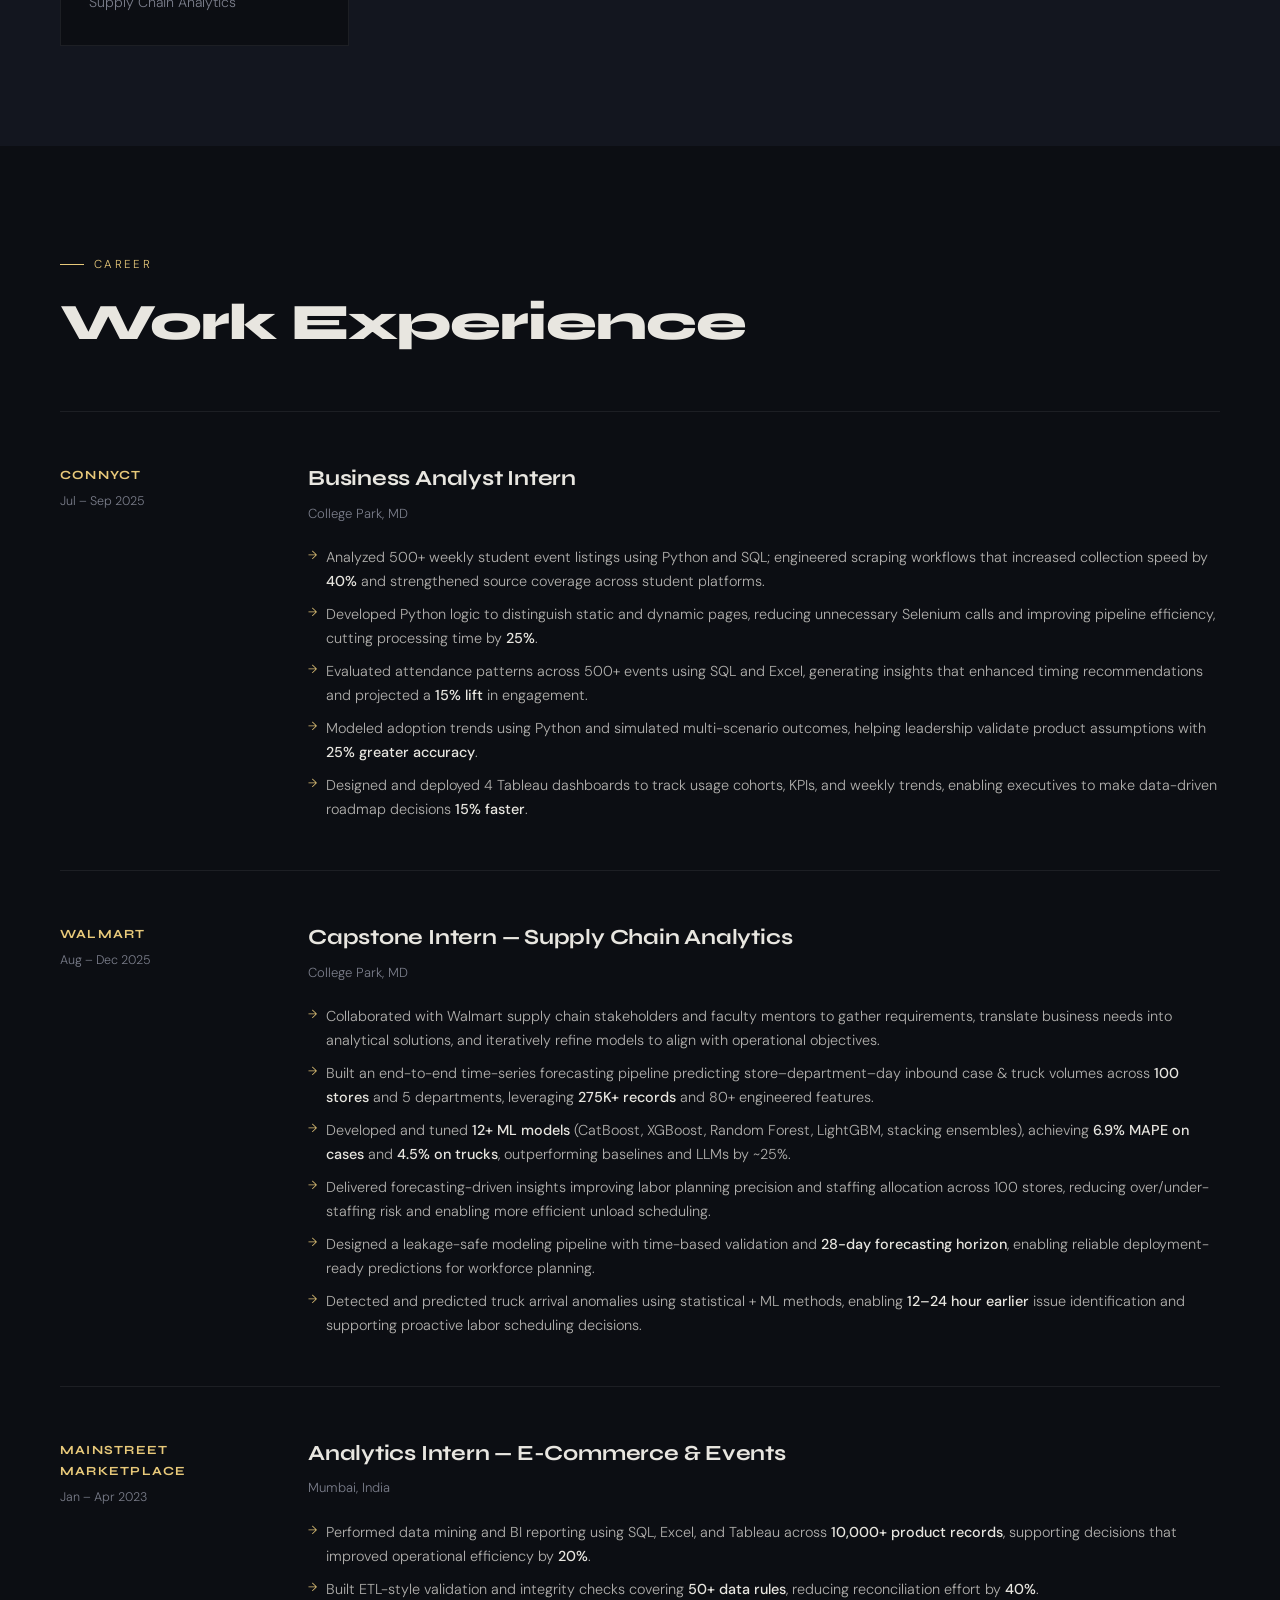
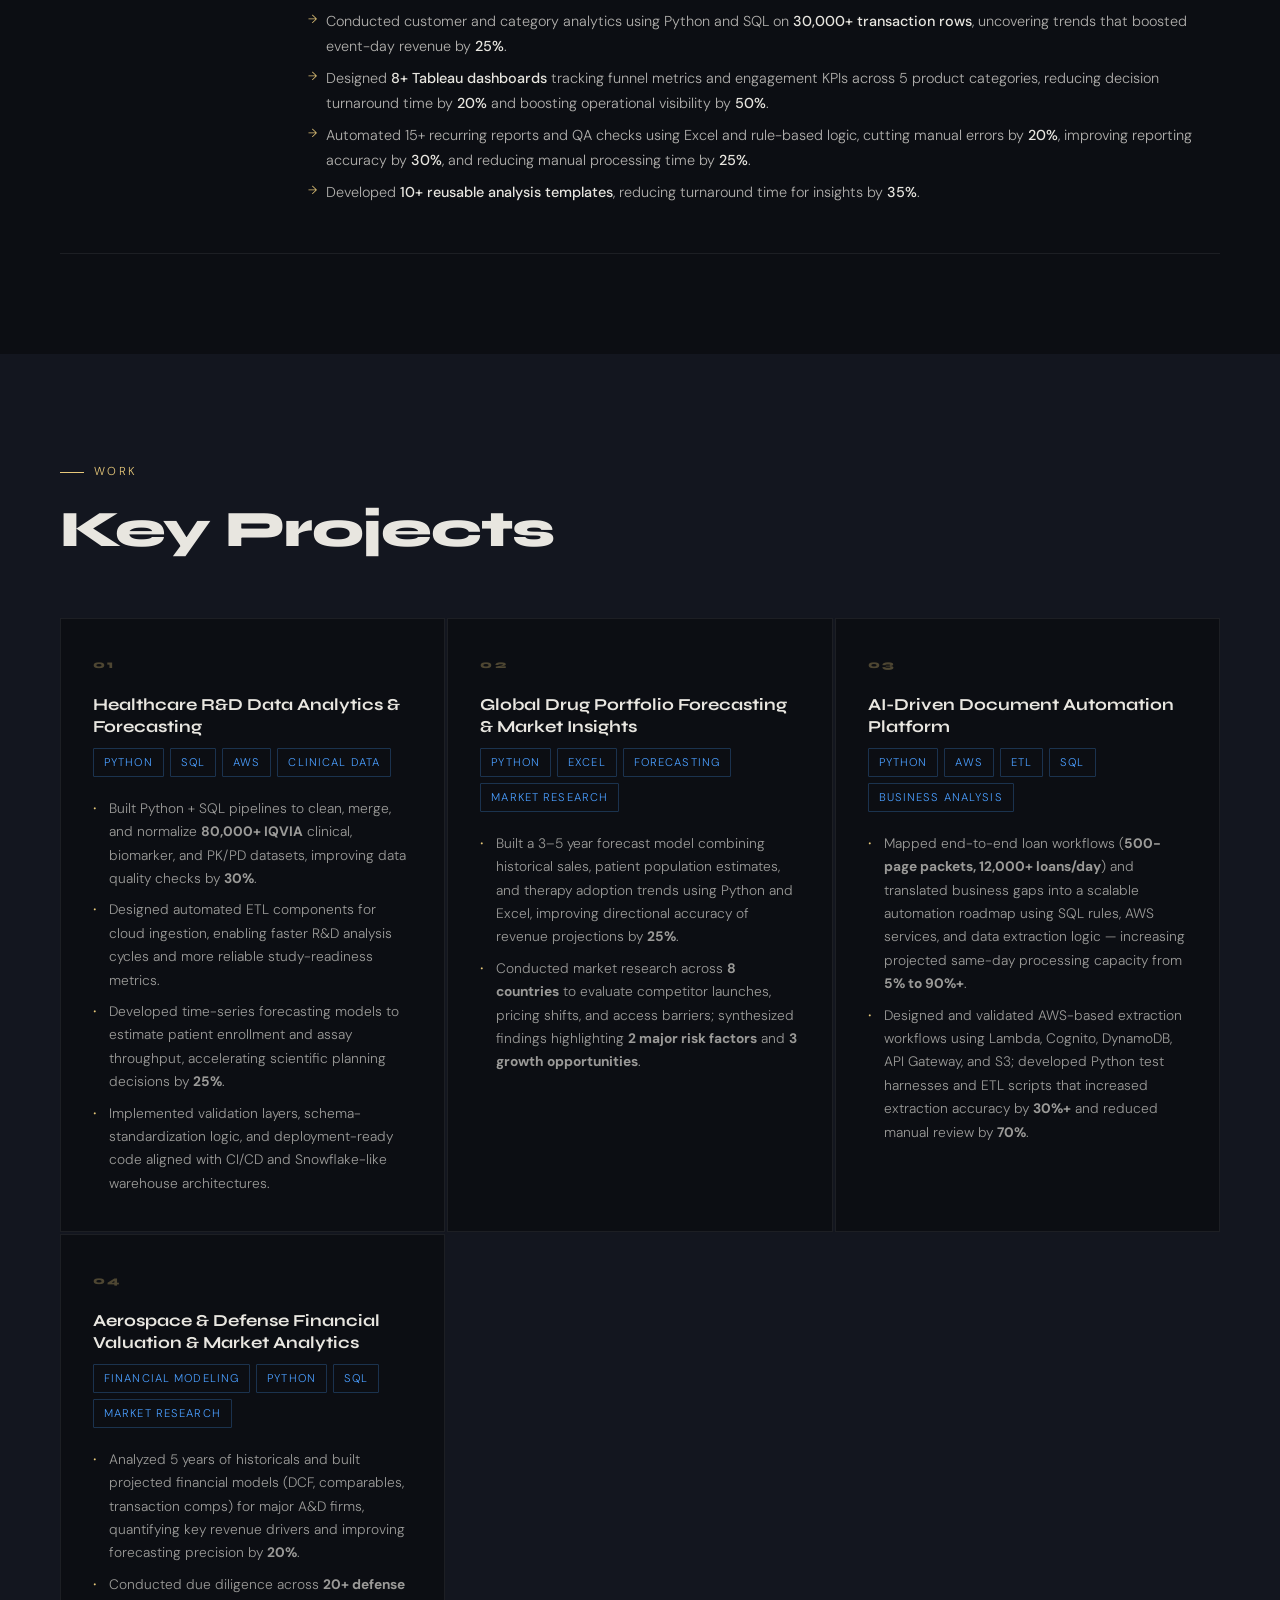
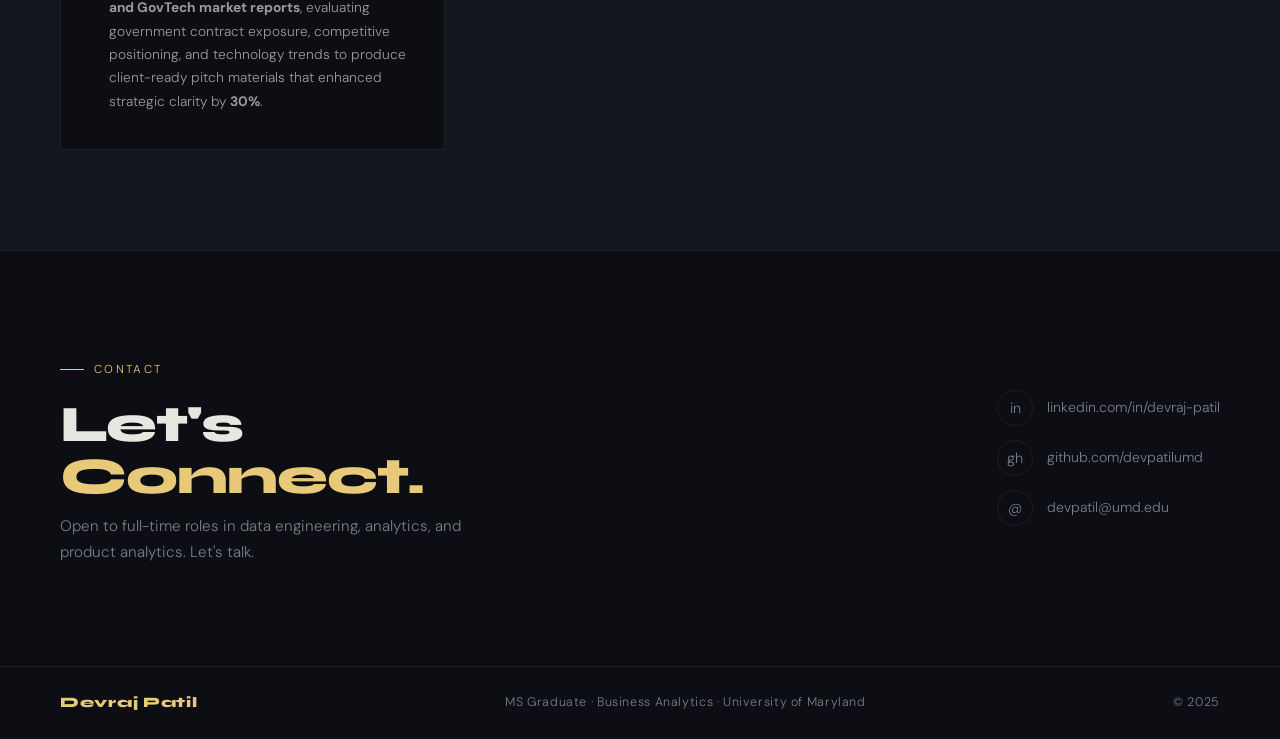
==== commit 21006c3b: "Update project descriptions and tags in index.html" ====
--- a/index.html
+++ b/index.html
@@ -638,14 +638,15 @@
 
     <div class="project-card reveal">
       <div class="project-num">01</div>
-      <h3>Healthcare R&D Data Engineering & Forecasting</h3>
+      <h3>Healthcare R&D Data Analytics & Forecasting</h3>
       <div class="project-tags">
-        <span class="tag">Python</span><span class="tag">SQL</span><span class="tag">AWS</span><span class="tag">Time Series</span>
+        <span class="tag">Python</span><span class="tag">SQL</span><span class="tag">AWS</span><span class="tag">Clinical Data</span>
       </div>
       <ul>
-        <li>Cleaned & normalized 80,000+ IQVIA clinical, biomarker, and PK/PD datasets; improved data quality by 30%.</li>
-        <li>Designed automated ETL for cloud-based ingestion, accelerating R&D analysis cycles.</li>
-        <li>Time-series models estimated patient enrollment and assay throughput, speeding planning by 25%.</li>
+        <li>Built Python + SQL pipelines to clean, merge, and normalize <strong>80,000+ IQVIA</strong> clinical, biomarker, and PK/PD datasets, improving data quality checks by <strong>30%</strong>.</li>
+        <li>Designed automated ETL components for cloud ingestion, enabling faster R&D analysis cycles and more reliable study-readiness metrics.</li>
+        <li>Developed time-series forecasting models to estimate patient enrollment and assay throughput, accelerating scientific planning decisions by <strong>25%</strong>.</li>
+        <li>Implemented validation layers, schema-standardization logic, and deployment-ready code aligned with CI/CD and Snowflake-like warehouse architectures.</li>
       </ul>
     </div>
 
@@ -656,8 +657,8 @@
         <span class="tag">Python</span><span class="tag">Excel</span><span class="tag">Forecasting</span><span class="tag">Market Research</span>
       </div>
       <ul>
-        <li>Built 3–5 year forecast model combining historical sales, patient populations, and therapy adoption; improved revenue projection accuracy by 25%.</li>
-        <li>Market research across 8 countries surfaced 2 risk factors and 3 growth opportunities.</li>
+        <li>Built a 3–5 year forecast model combining historical sales, patient population estimates, and therapy adoption trends using Python and Excel, improving directional accuracy of revenue projections by <strong>25%</strong>.</li>
+        <li>Conducted market research across <strong>8 countries</strong> to evaluate competitor launches, pricing shifts, and access barriers; synthesized findings highlighting <strong>2 major risk factors</strong> and <strong>3 growth opportunities</strong>.</li>
       </ul>
     </div>
 
@@ -665,29 +666,28 @@
       <div class="project-num">03</div>
       <h3>AI-Driven Document Automation Platform</h3>
       <div class="project-tags">
-        <span class="tag">Python</span><span class="tag">AWS</span><span class="tag">ETL</span><span class="tag">Business Analysis</span>
+        <span class="tag">Python</span><span class="tag">AWS</span><span class="tag">ETL</span><span class="tag">SQL</span><span class="tag">Business Analysis</span>
       </div>
       <ul>
-        <li>Mapped 500-page loan workflows (12,000+ loans/day); automation roadmap lifted same-day processing from 5% to 90%+.</li>
-        <li>AWS extraction workflows (Lambda, DynamoDB, S3) increased accuracy by 30% and cut manual review by 70%.</li>
+        <li>Mapped end-to-end loan workflows (<strong>500-page packets, 12,000+ loans/day</strong>) and translated business gaps into a scalable automation roadmap using SQL rules, AWS services, and data extraction logic — increasing projected same-day processing capacity from <strong>5% to 90%+</strong>.</li>
+        <li>Designed and validated AWS-based extraction workflows using Lambda, Cognito, DynamoDB, API Gateway, and S3; developed Python test harnesses and ETL scripts that increased extraction accuracy by <strong>30%+</strong> and reduced manual review by <strong>70%</strong>.</li>
       </ul>
     </div>
 
     <div class="project-card reveal reveal-delay-3">
       <div class="project-num">04</div>
-      <h3>Aerospace & Defense Financial Valuation</h3>
+      <h3>Aerospace & Defense Financial Valuation & Market Analytics</h3>
       <div class="project-tags">
         <span class="tag">Financial Modeling</span><span class="tag">Python</span><span class="tag">SQL</span><span class="tag">Market Research</span>
       </div>
       <ul>
-        <li>DCF, comparables, and transaction comps across major A&D firms; improved forecasting precision by 20%.</li>
-        <li>Due diligence across 20+ defense/GovTech reports; produced pitch materials enhancing strategic clarity by 30%.</li>
+        <li>Analyzed 5 years of historicals and built projected financial models (DCF, comparables, transaction comps) for major A&D firms, quantifying key revenue drivers and improving forecasting precision by <strong>20%</strong>.</li>
+        <li>Conducted due diligence across <strong>20+ defense and GovTech market reports</strong>, evaluating government contract exposure, competitive positioning, and technology trends to produce client-ready pitch materials that enhanced strategic clarity by <strong>30%</strong>.</li>
       </ul>
     </div>
 
   </div>
 </section>
-
 <!-- CONTACT -->
 <section class="contact-section" id="contact">
   <div class="contact-left reveal">
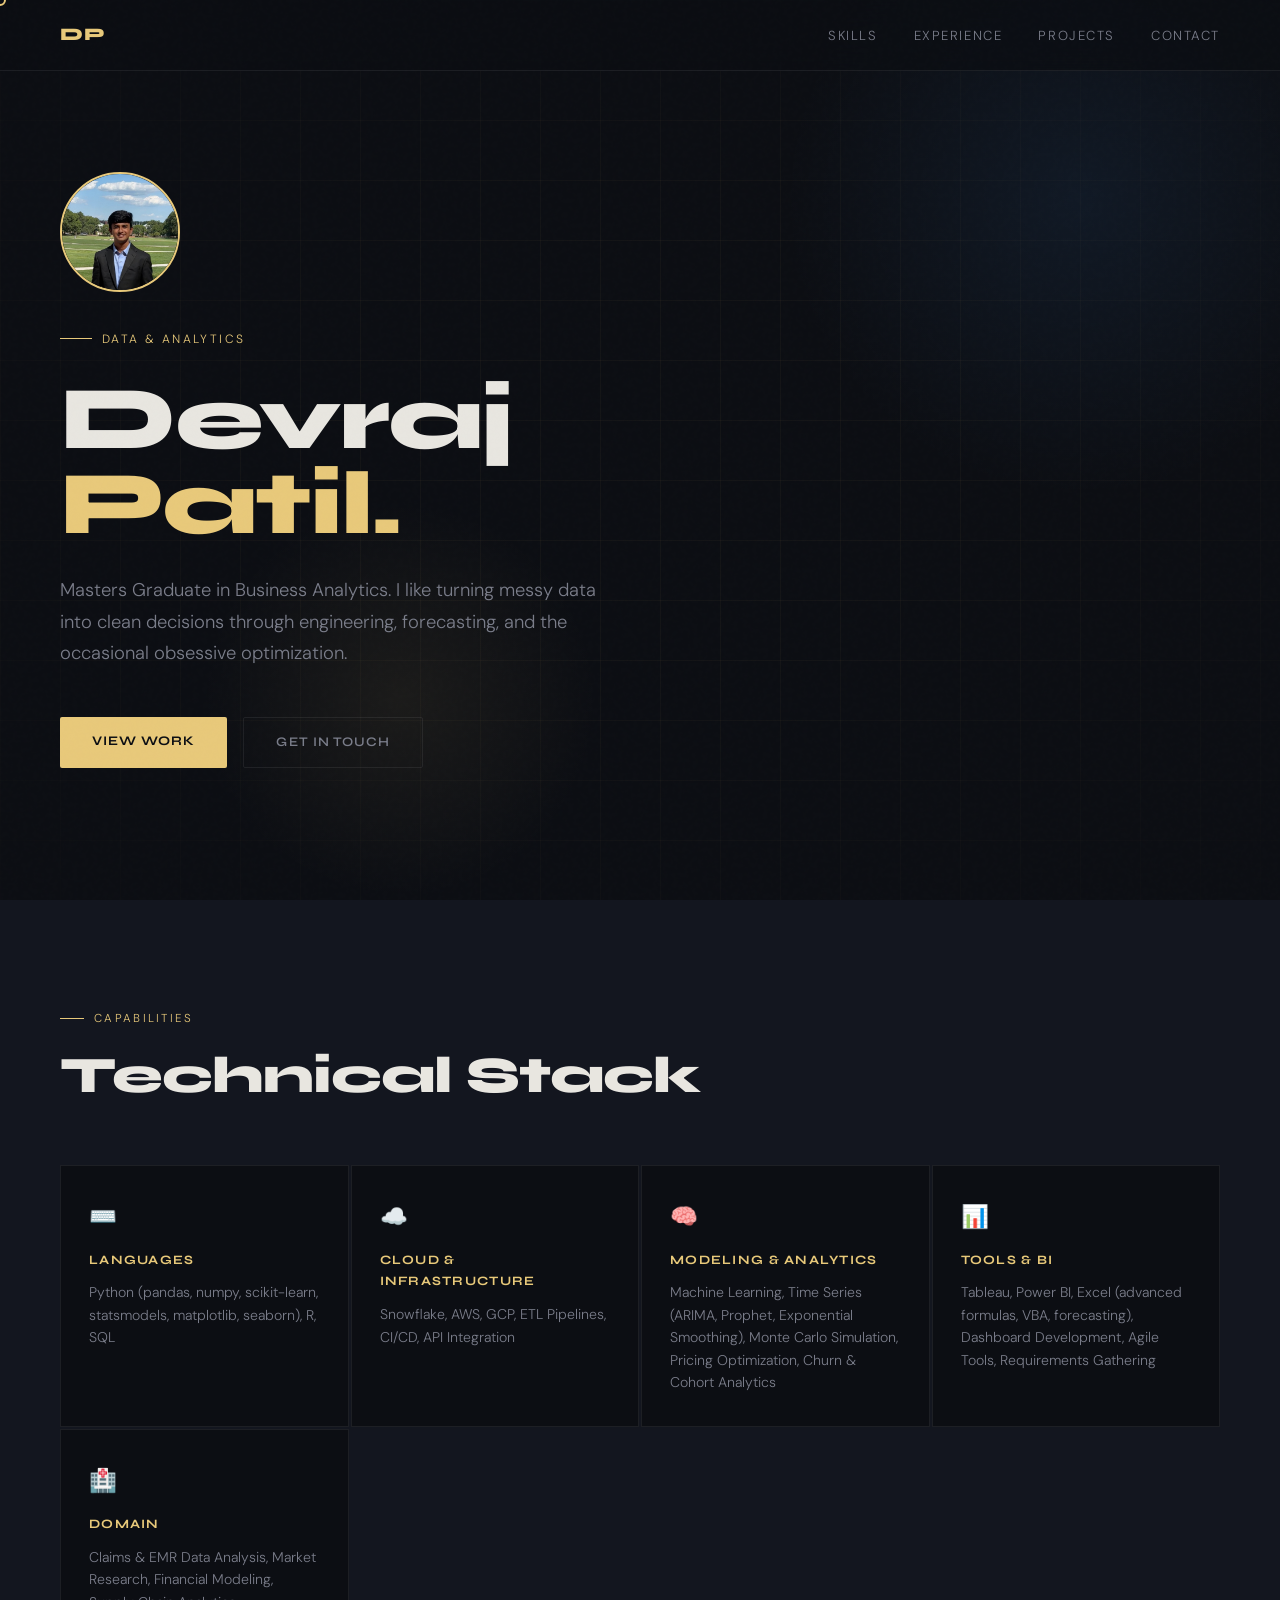
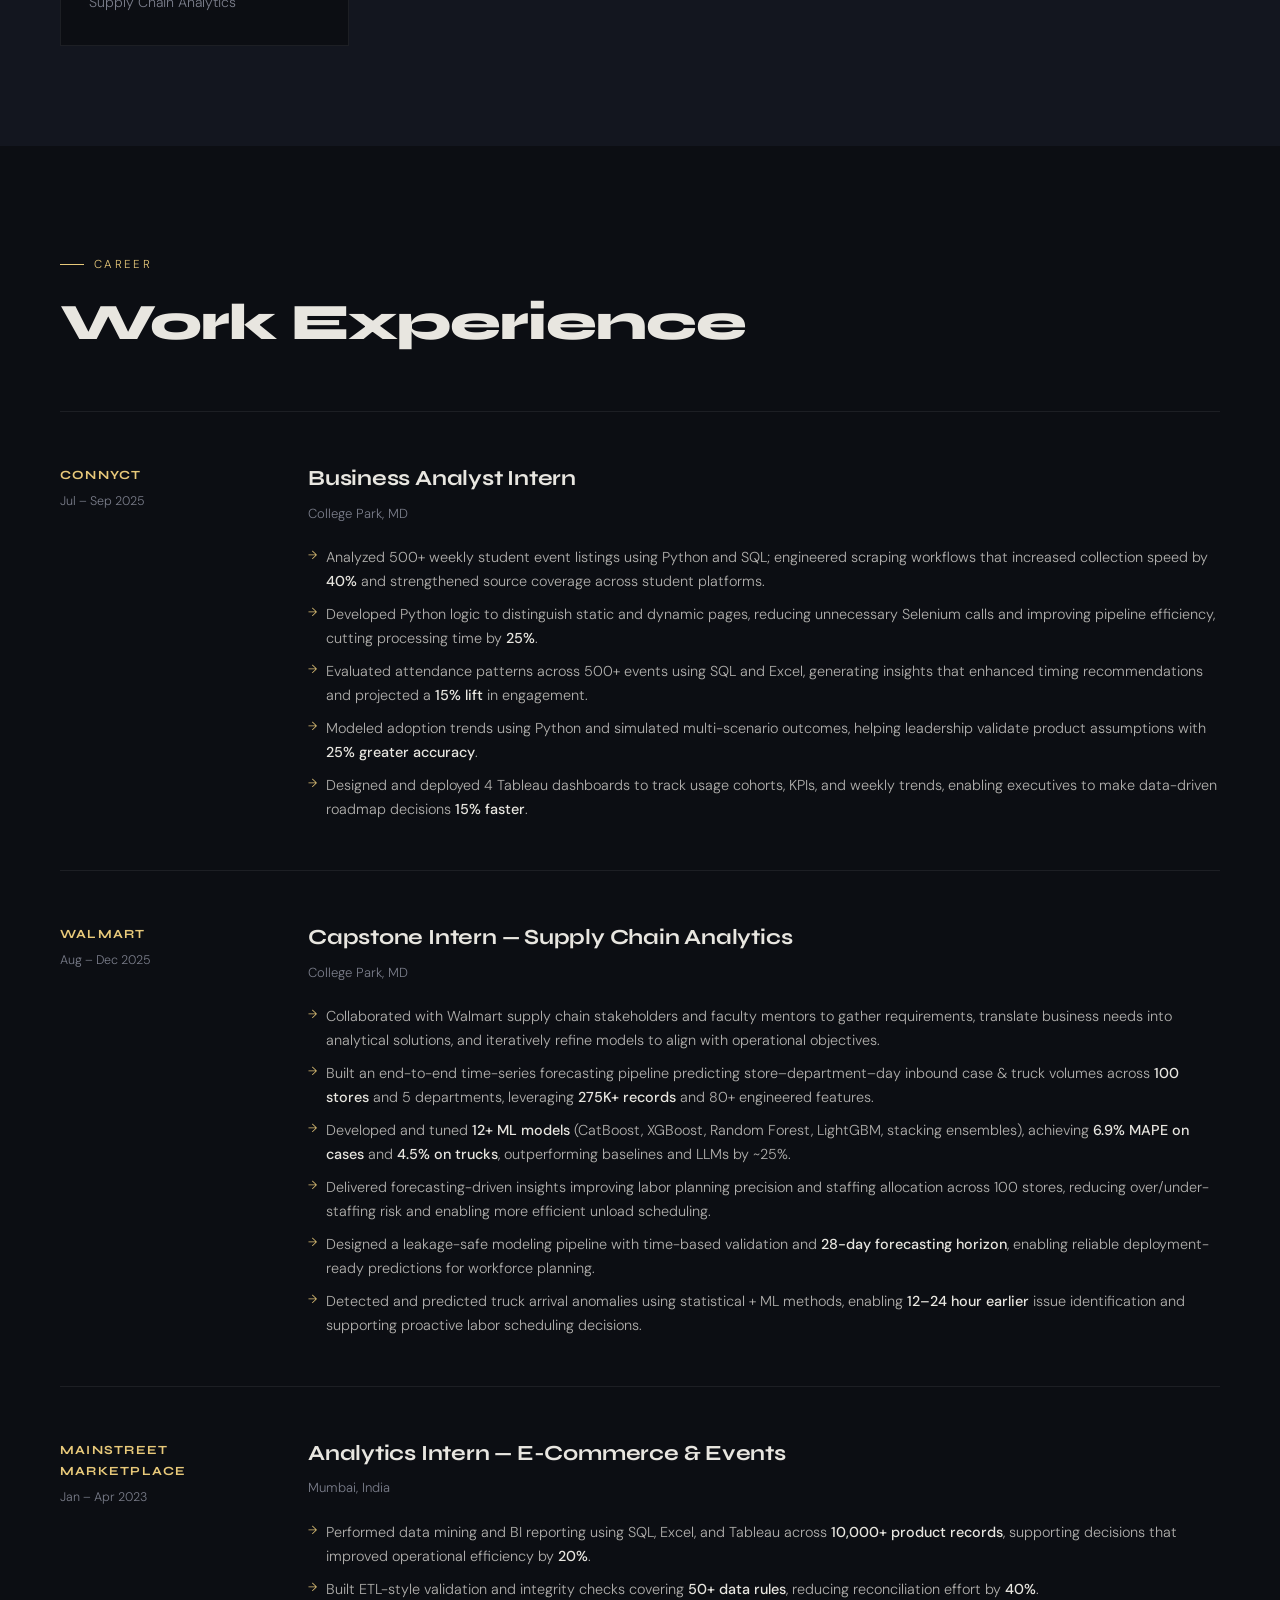
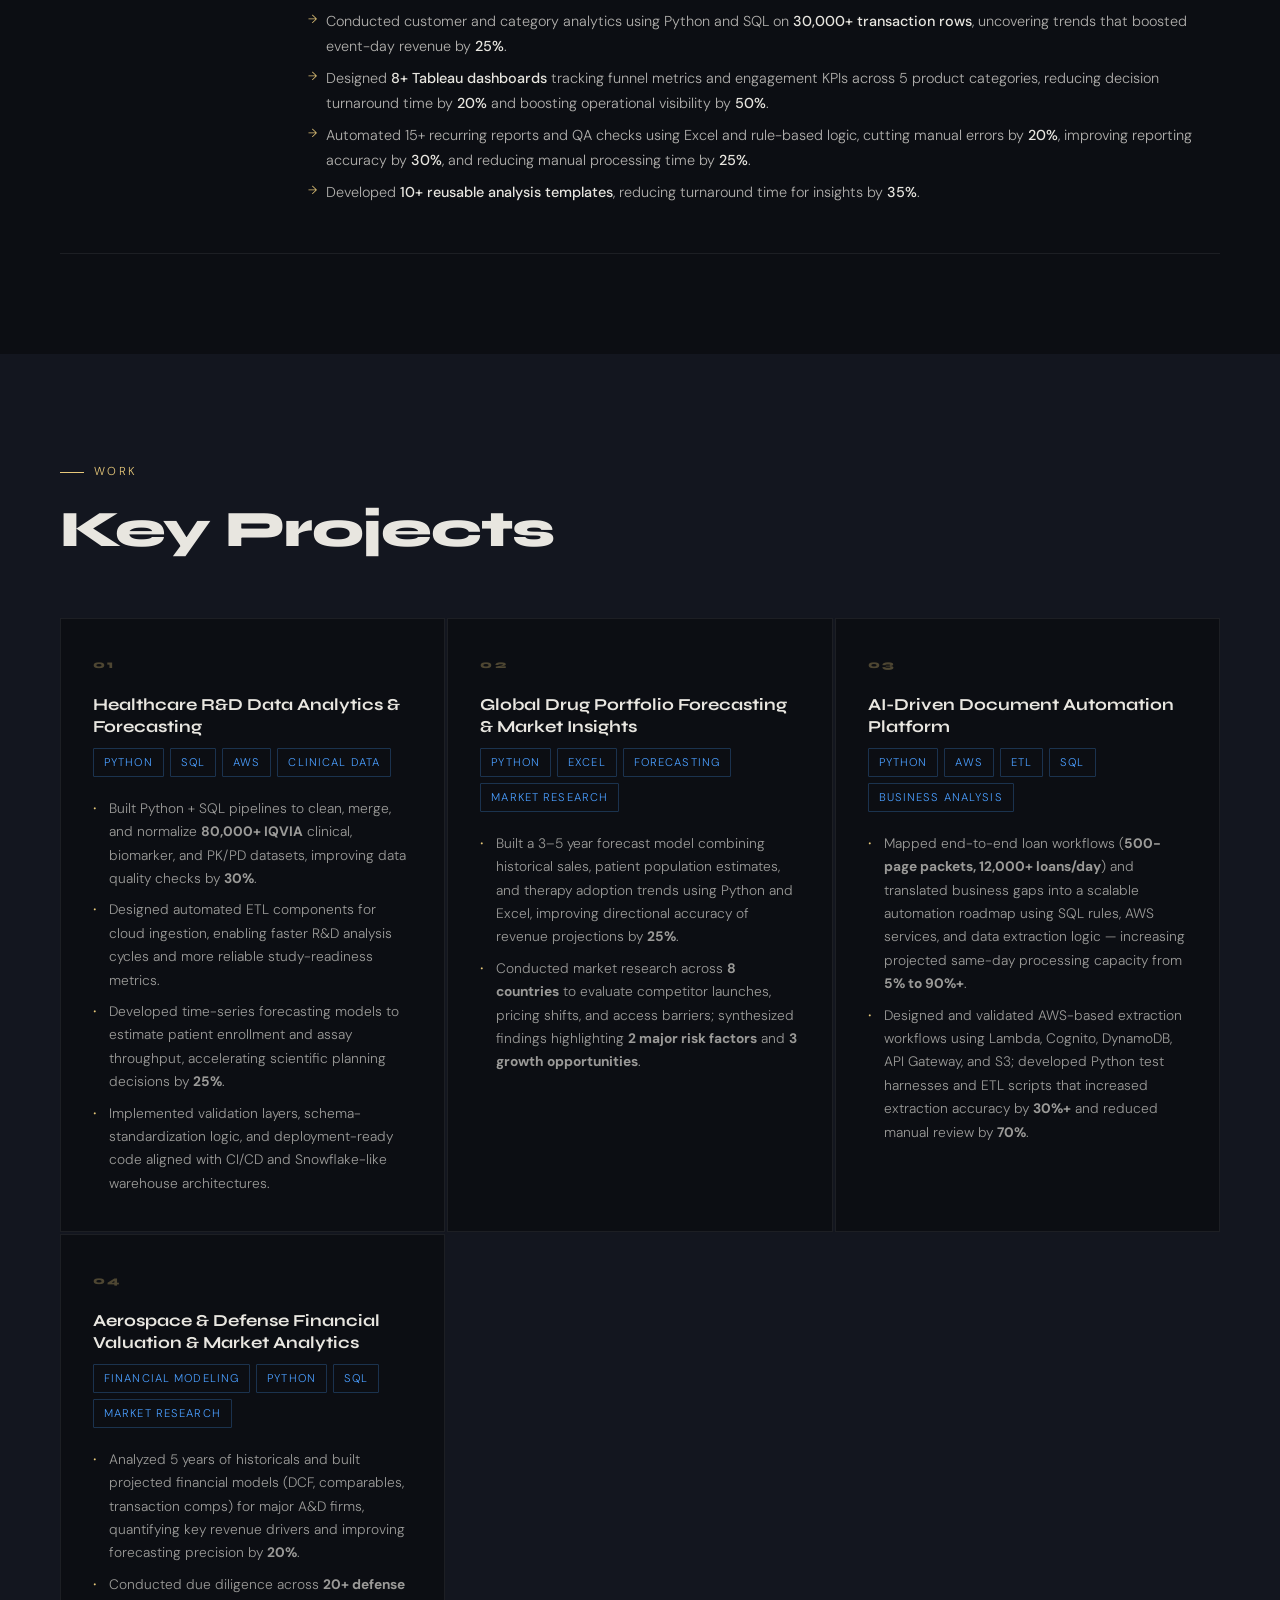
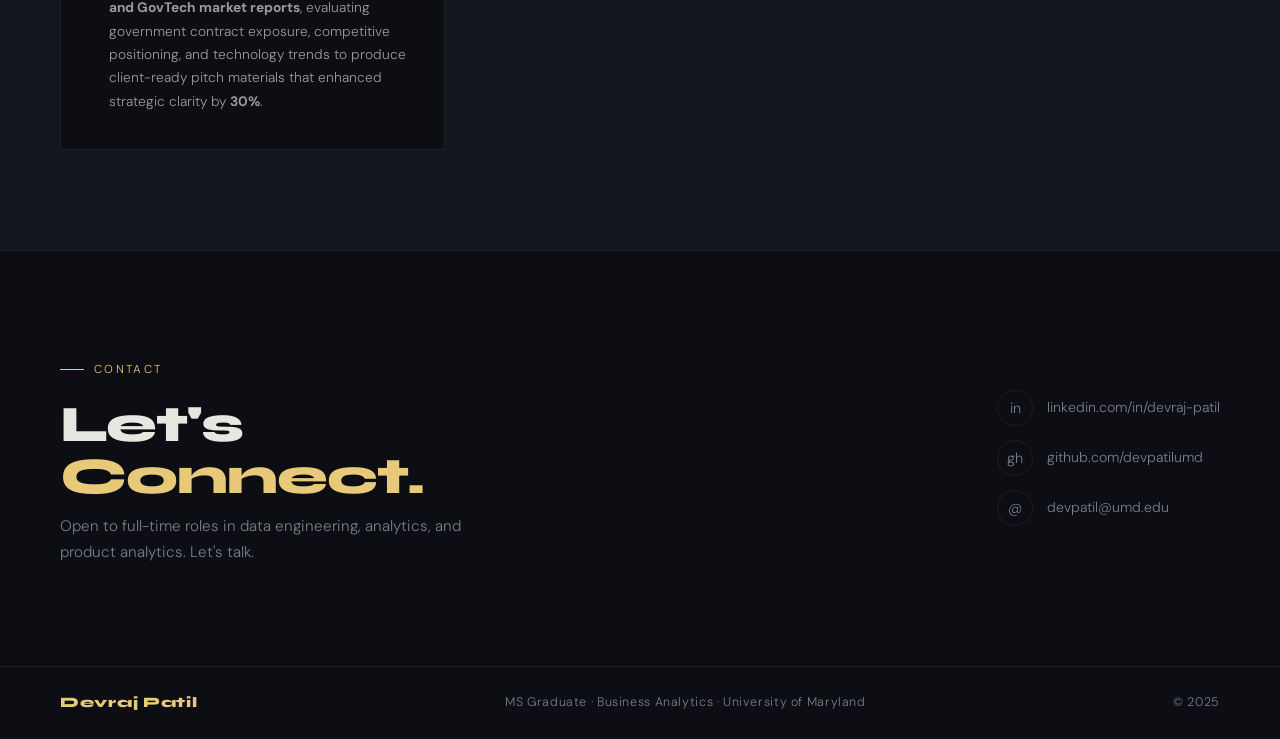
==== commit 00fa942e: "Insert profile image with styling in hero content Added an image of Devraj Patil with styling." ====
--- a/index.html
+++ b/index.html
@@ -518,6 +518,15 @@
   <div class="hero-glow2"></div>
 
   <div class="hero-content">
+    <img src="assets/IMG_1034.jpeg" alt="Devraj Patil" style="
+  width: 120px;
+  height: 120px;
+  border-radius: 50%;
+  object-fit: cover;
+  border: 2px solid var(--gold);
+  margin-bottom: 28px;
+  display: block;
+">
     <div class="hero-eyebrow">Data & Analytics</div>
     <h1>Devraj<br /><span>Patil.</span></h1>
     <p class="hero-sub">
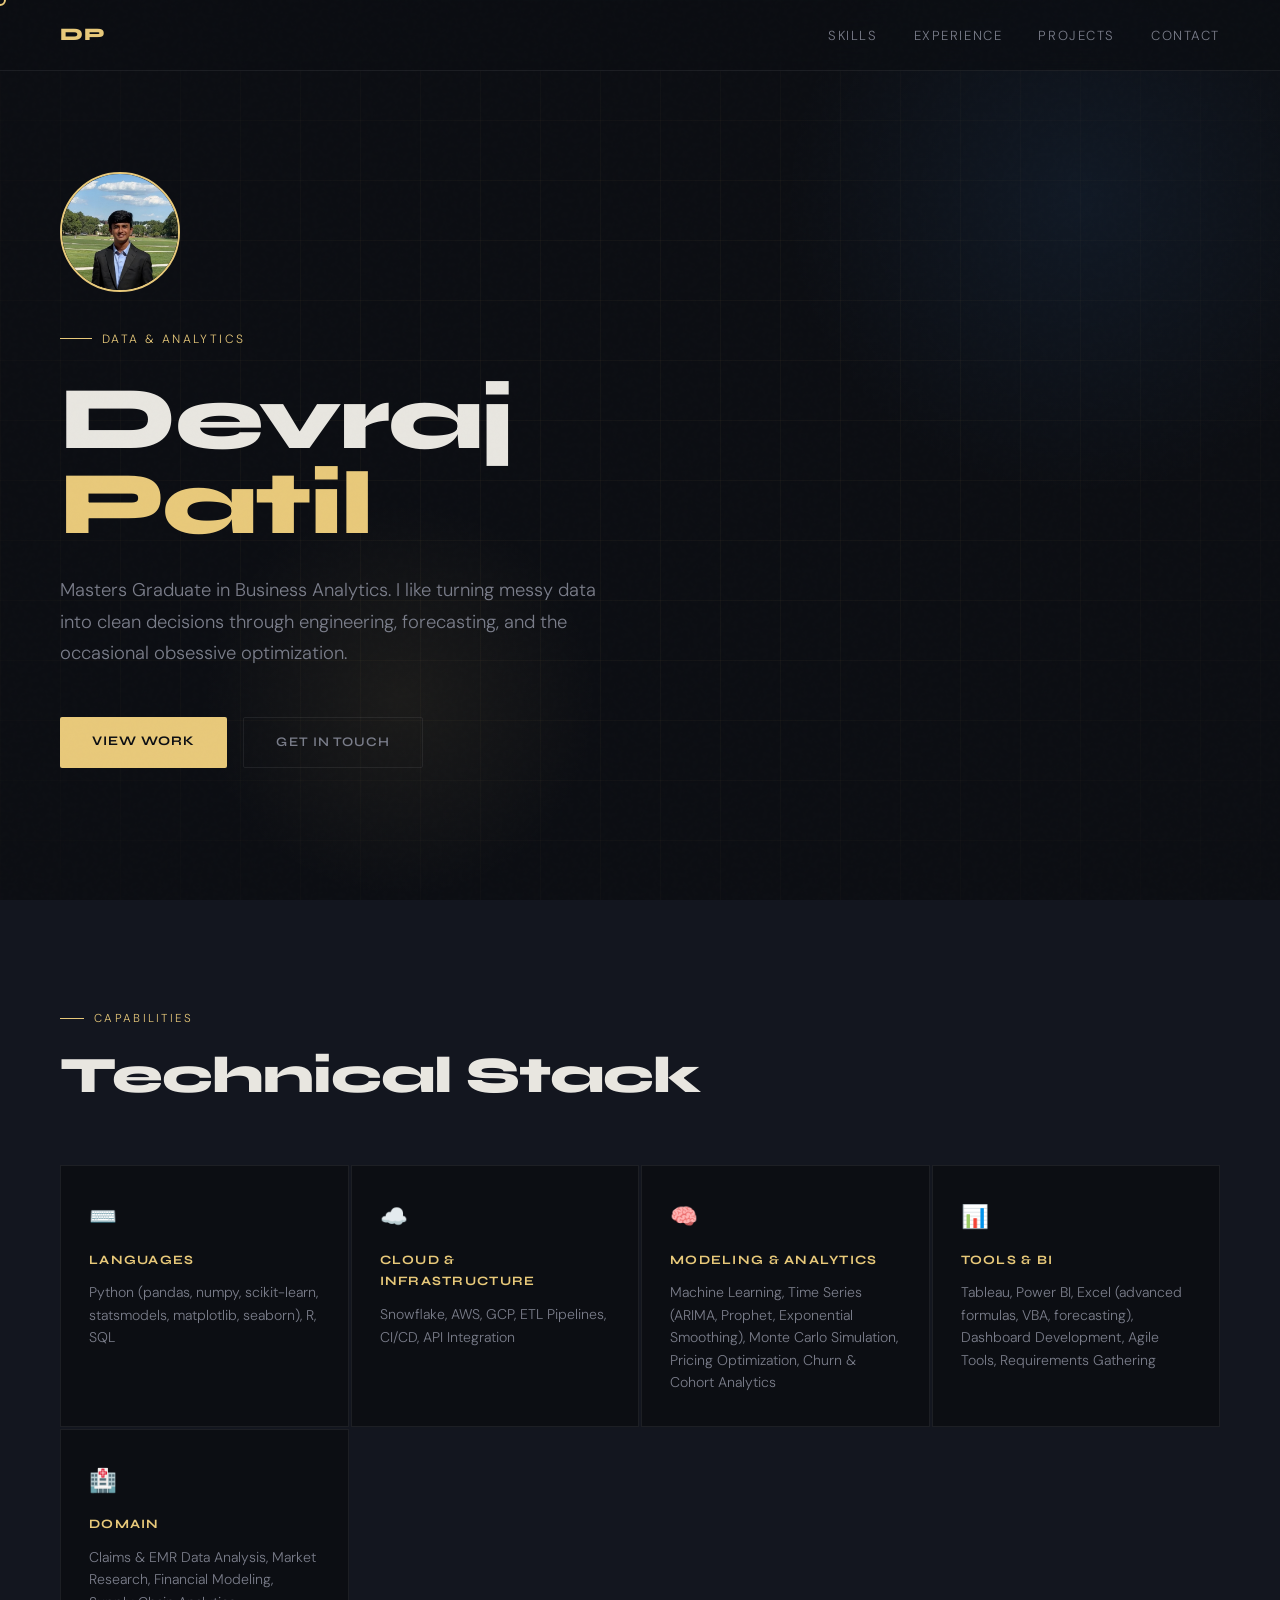
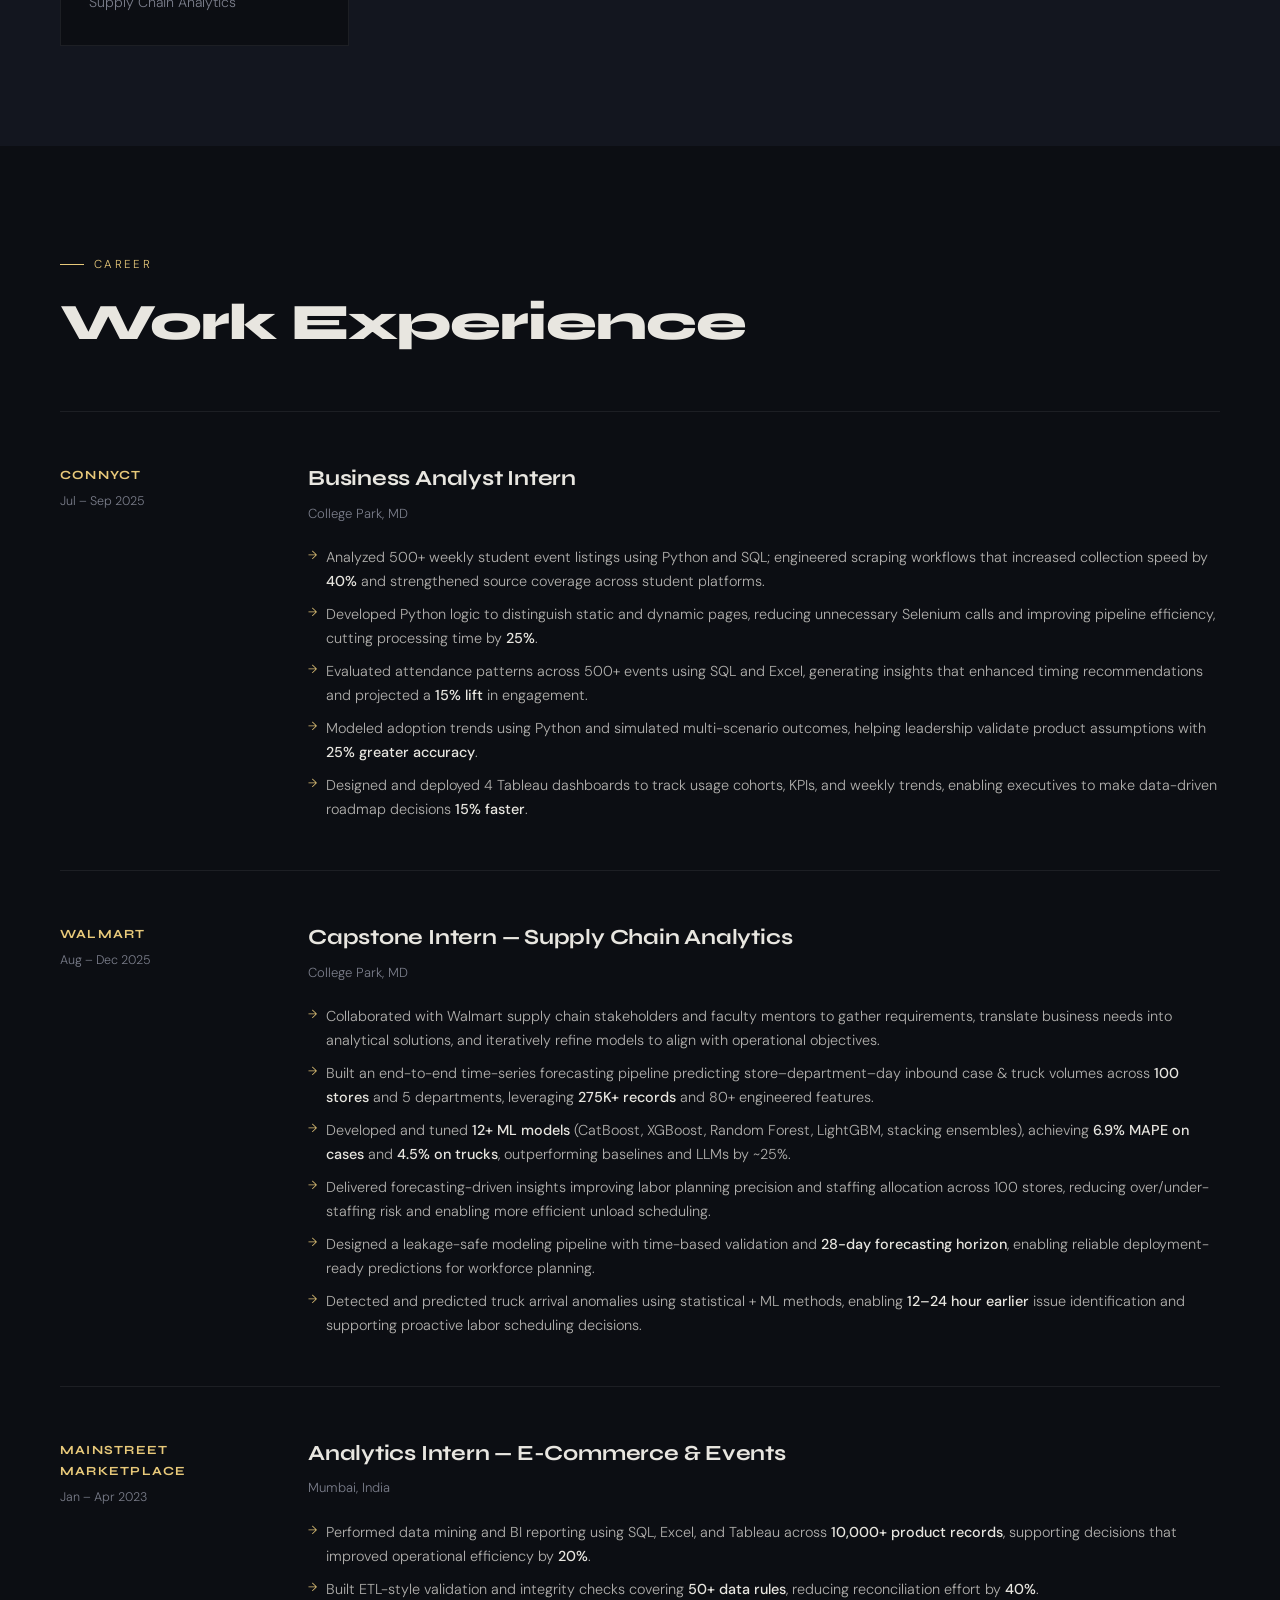
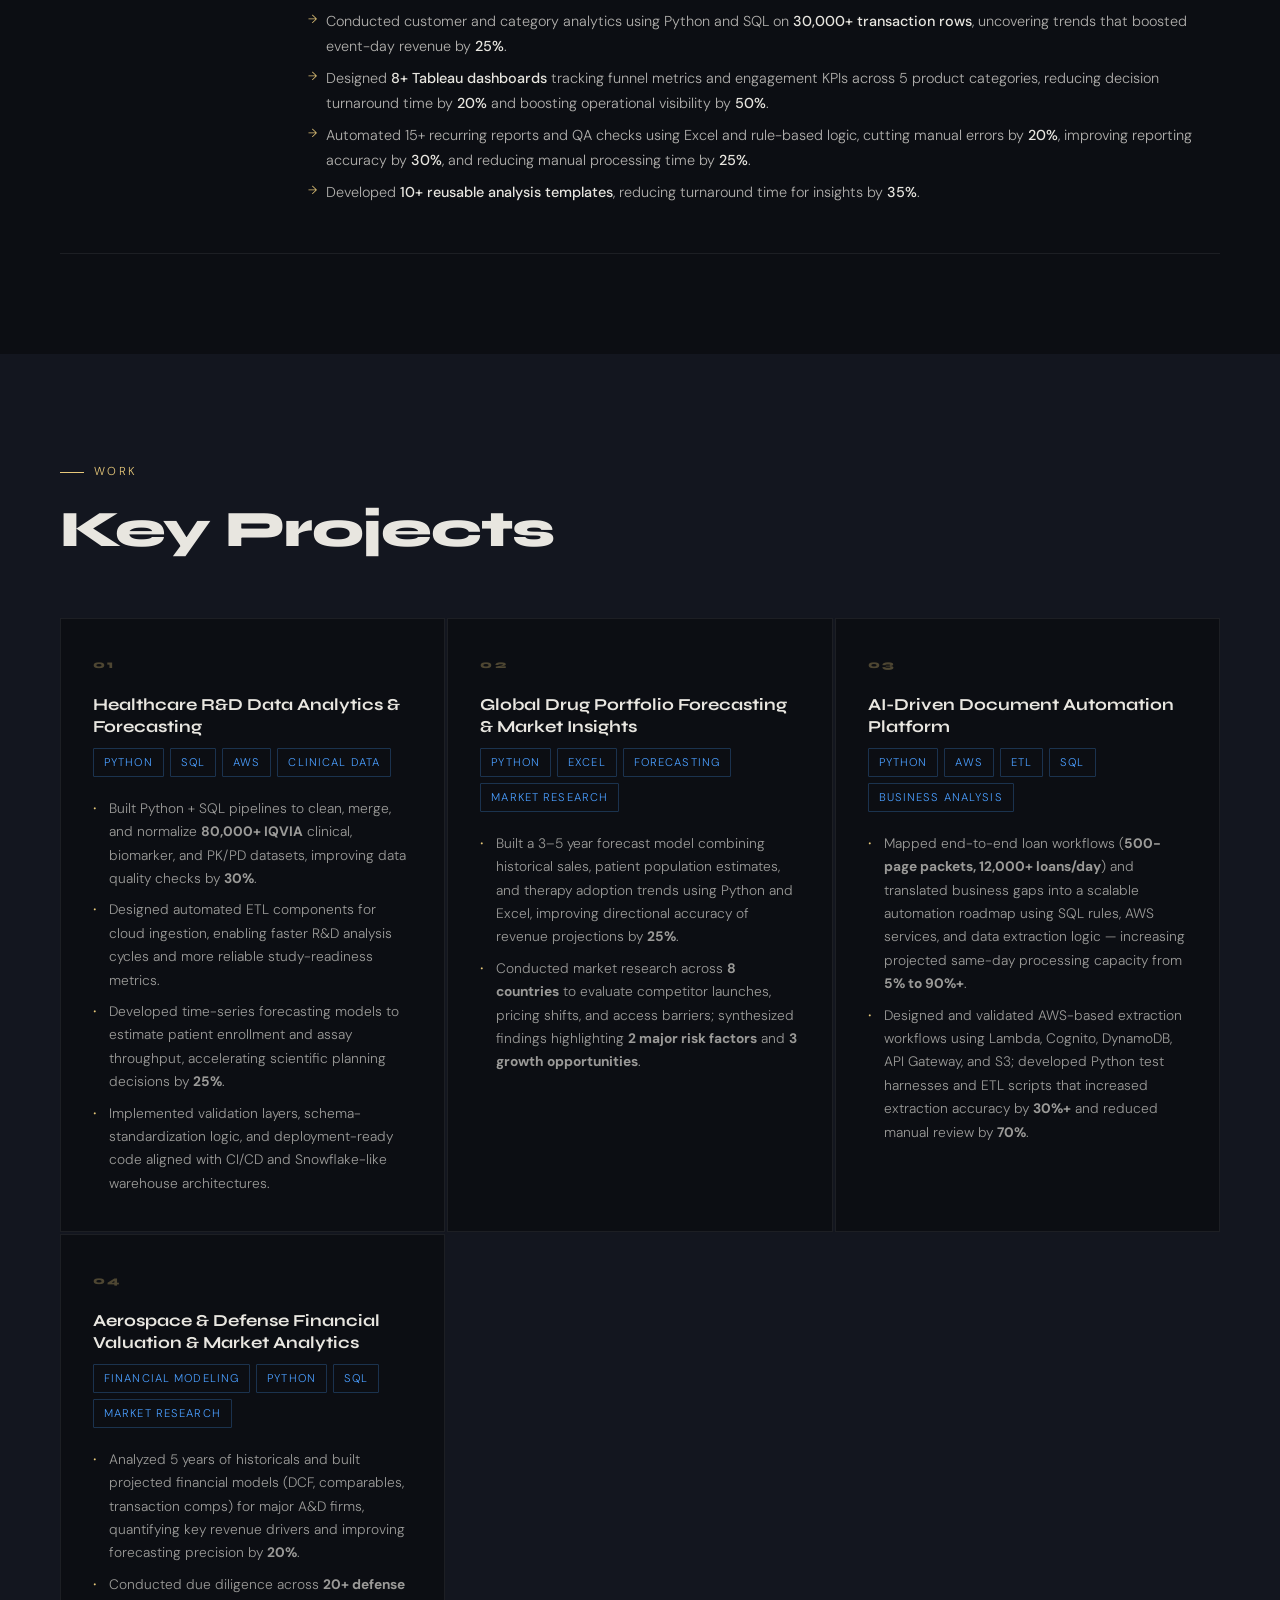
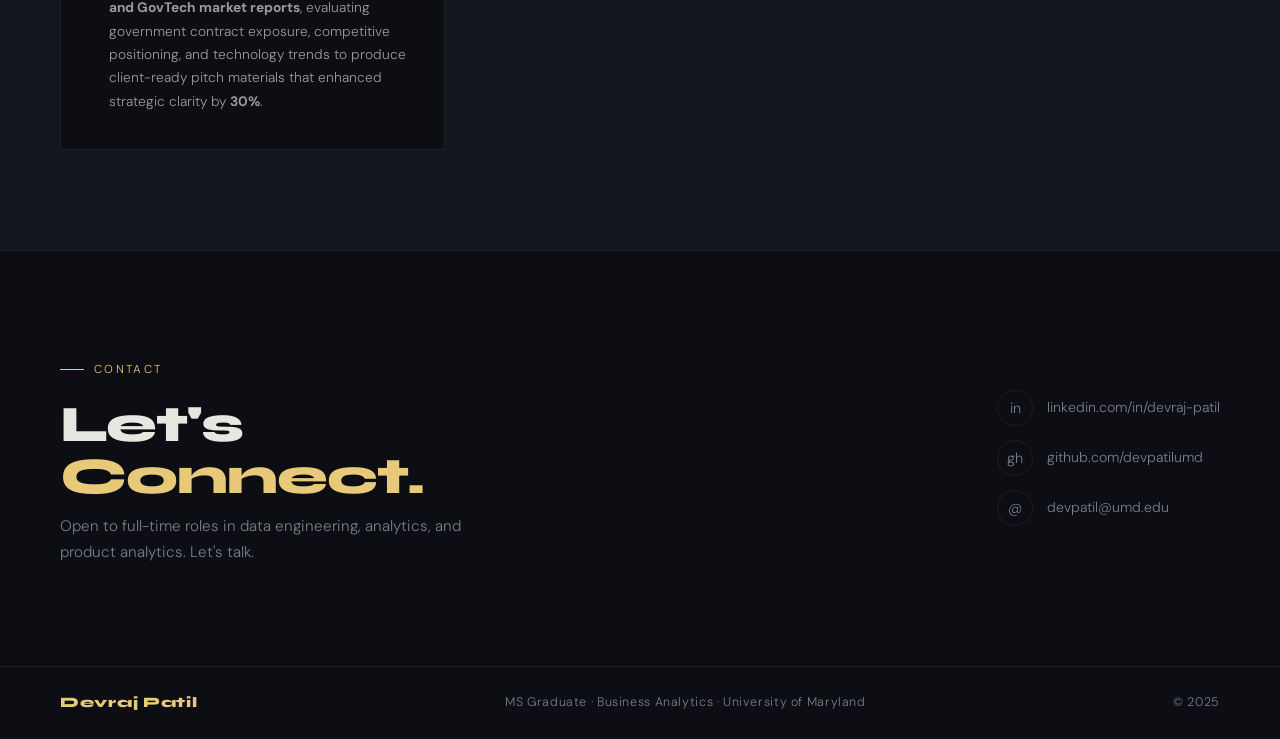
==== commit 1c5712d0: "Remove extra period from name in index.html" ====
--- a/index.html
+++ b/index.html
@@ -528,7 +528,7 @@
   display: block;
 ">
     <div class="hero-eyebrow">Data & Analytics</div>
-    <h1>Devraj<br /><span>Patil.</span></h1>
+    <h1>Devraj<br /><span>Patil</span></h1>
     <p class="hero-sub">
       Masters Graduate in Business Analytics. I like turning messy data into clean decisions through engineering, forecasting, and the occasional obsessive optimization.
     </p>
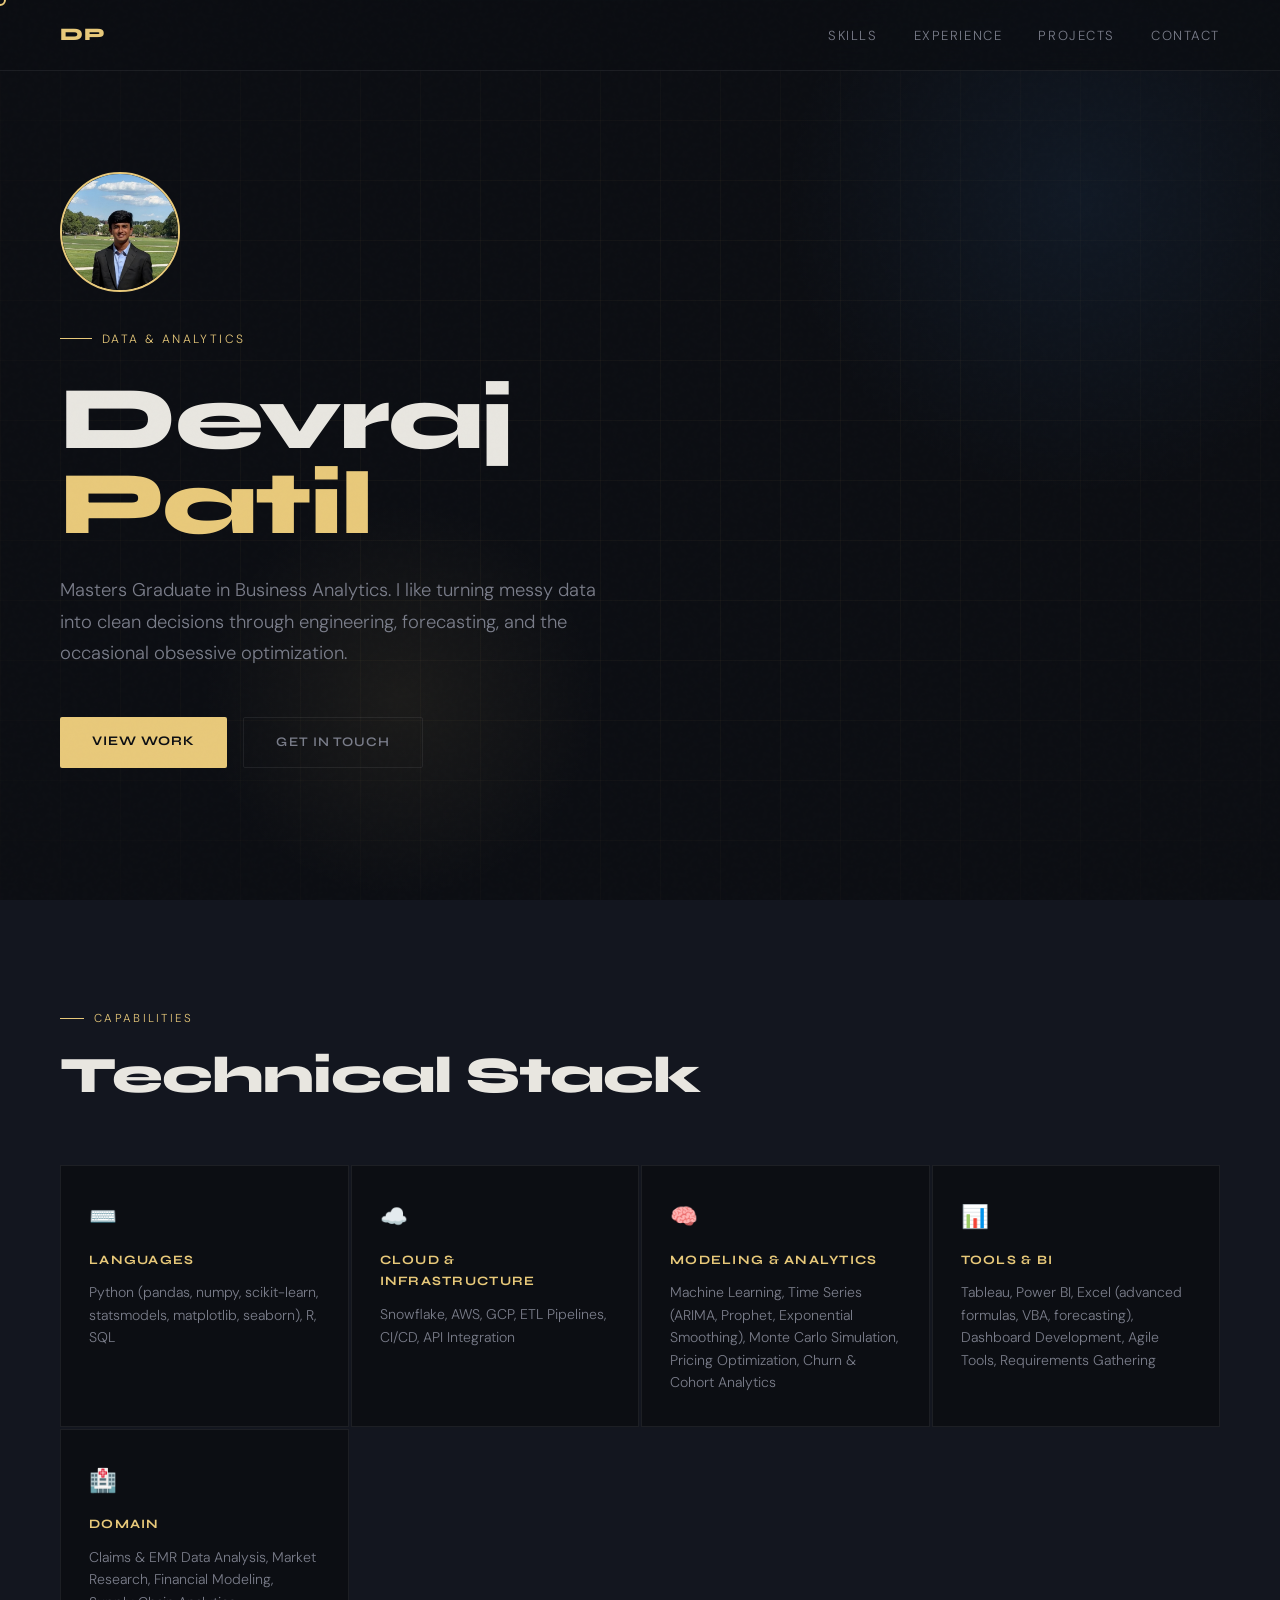
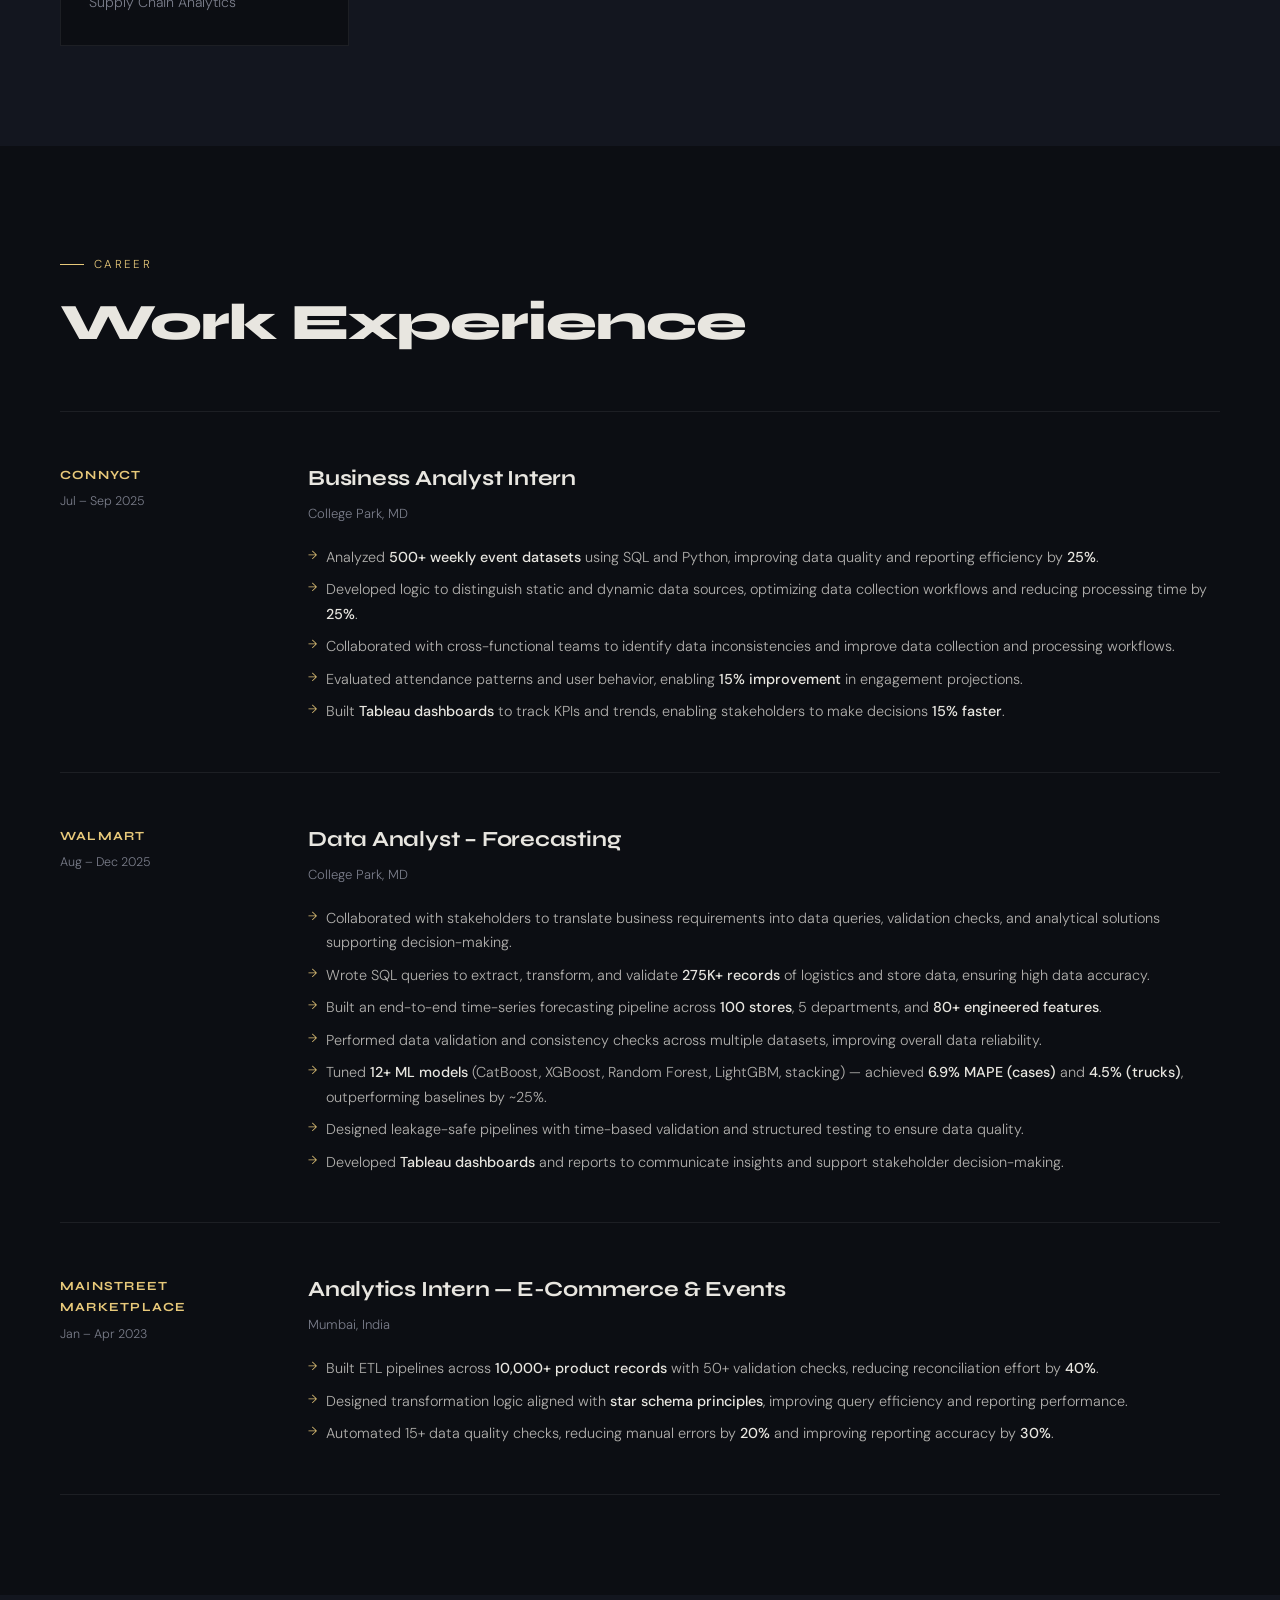
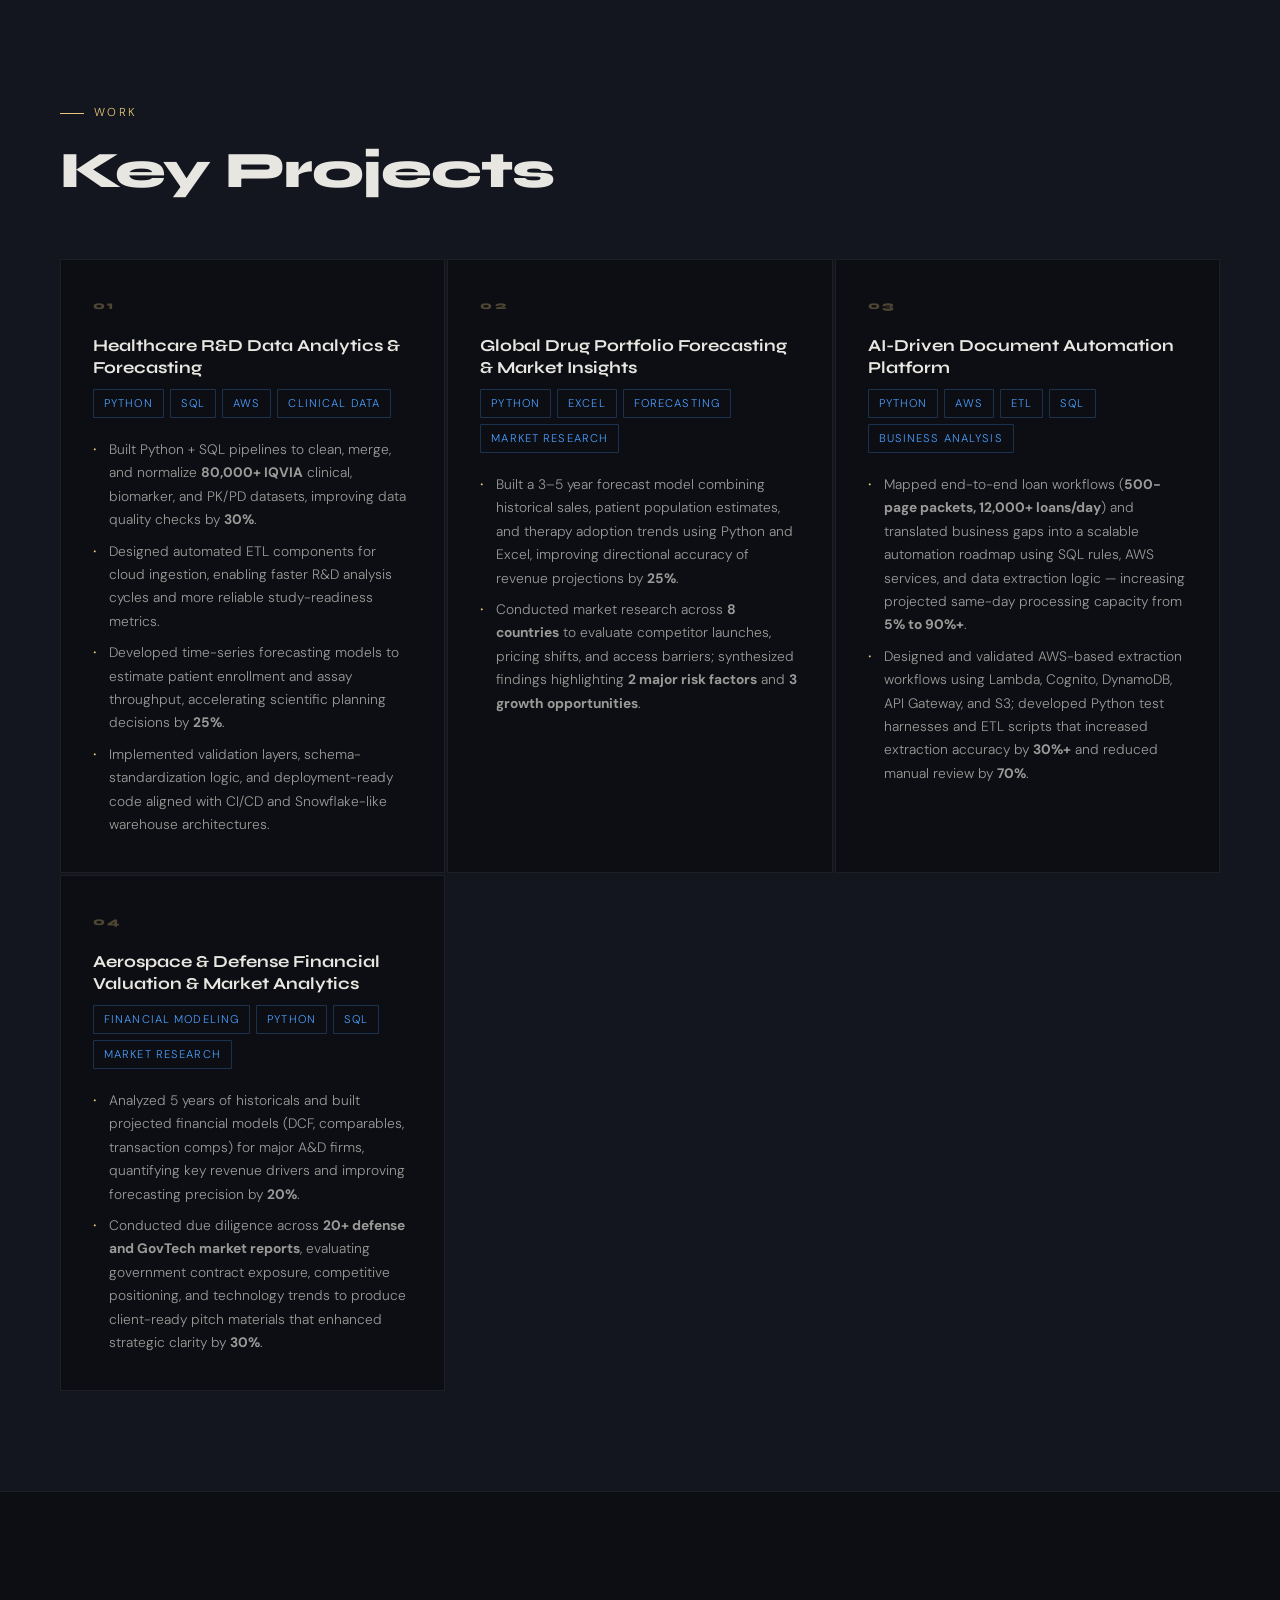
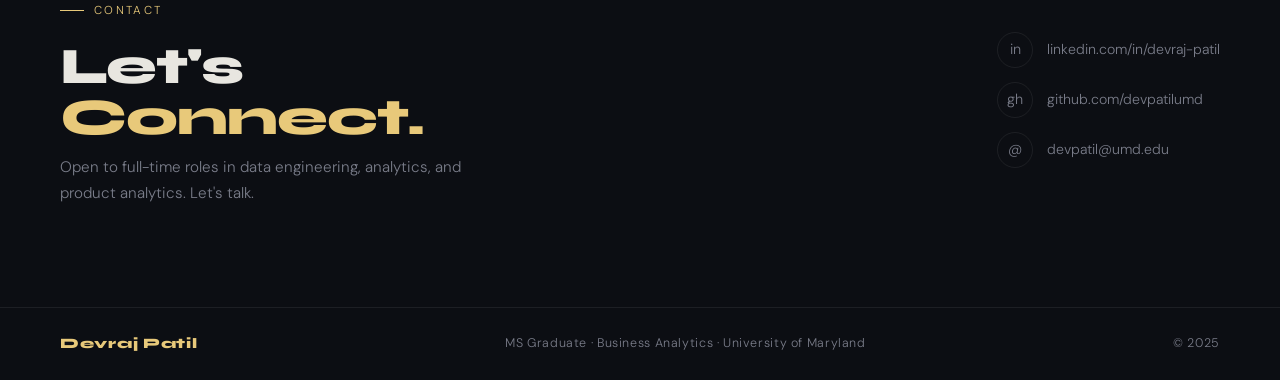
==== commit 8bacb8a5: "Update internship experience descriptions in index.html" ====
--- a/index.html
+++ b/index.html
@@ -589,11 +589,11 @@
         <div class="exp-role">Business Analyst Intern</div>
         <div class="exp-location">College Park, MD</div>
         <ul>
-          <li>Analyzed 500+ weekly student event listings using Python and SQL; engineered scraping workflows that increased collection speed by <strong>40%</strong> and strengthened source coverage across student platforms.</li>
-          <li>Developed Python logic to distinguish static and dynamic pages, reducing unnecessary Selenium calls and improving pipeline efficiency, cutting processing time by <strong>25%</strong>.</li>
-          <li>Evaluated attendance patterns across 500+ events using SQL and Excel, generating insights that enhanced timing recommendations and projected a <strong>15% lift</strong> in engagement.</li>
-          <li>Modeled adoption trends using Python and simulated multi-scenario outcomes, helping leadership validate product assumptions with <strong>25% greater accuracy</strong>.</li>
-          <li>Designed and deployed 4 Tableau dashboards to track usage cohorts, KPIs, and weekly trends, enabling executives to make data-driven roadmap decisions <strong>15% faster</strong>.</li>
+          <li>Analyzed <strong>500+ weekly event datasets</strong> using SQL and Python, improving data quality and reporting efficiency by <strong>25%</strong>.</li>
+          <li>Developed logic to distinguish static and dynamic data sources, optimizing data collection workflows and reducing processing time by <strong>25%</strong>.</li>
+          <li>Collaborated with cross-functional teams to identify data inconsistencies and improve data collection and processing workflows.</li>
+          <li>Evaluated attendance patterns and user behavior, enabling <strong>15% improvement</strong> in engagement projections.</li>
+          <li>Built <strong>Tableau dashboards</strong> to track KPIs and trends, enabling stakeholders to make decisions <strong>15% faster</strong>.</li>
         </ul>
       </div>
     </div>
@@ -604,15 +604,16 @@
         <div class="exp-date">Aug – Dec 2025</div>
       </div>
       <div class="exp-body">
-        <div class="exp-role">Capstone Intern — Supply Chain Analytics</div>
+        <div class="exp-role">Data Analyst – Forecasting</div>
         <div class="exp-location">College Park, MD</div>
         <ul>
-          <li>Collaborated with Walmart supply chain stakeholders and faculty mentors to gather requirements, translate business needs into analytical solutions, and iteratively refine models to align with operational objectives.</li>
-          <li>Built an end-to-end time-series forecasting pipeline predicting store–department–day inbound case & truck volumes across <strong>100 stores</strong> and 5 departments, leveraging <strong>275K+ records</strong> and 80+ engineered features.</li>
-          <li>Developed and tuned <strong>12+ ML models</strong> (CatBoost, XGBoost, Random Forest, LightGBM, stacking ensembles), achieving <strong>6.9% MAPE on cases</strong> and <strong>4.5% on trucks</strong>, outperforming baselines and LLMs by ~25%.</li>
-          <li>Delivered forecasting-driven insights improving labor planning precision and staffing allocation across 100 stores, reducing over/under-staffing risk and enabling more efficient unload scheduling.</li>
-          <li>Designed a leakage-safe modeling pipeline with time-based validation and <strong>28-day forecasting horizon</strong>, enabling reliable deployment-ready predictions for workforce planning.</li>
-          <li>Detected and predicted truck arrival anomalies using statistical + ML methods, enabling <strong>12–24 hour earlier</strong> issue identification and supporting proactive labor scheduling decisions.</li>
+          <li>Collaborated with stakeholders to translate business requirements into data queries, validation checks, and analytical solutions supporting decision-making.</li>
+          <li>Wrote SQL queries to extract, transform, and validate <strong>275K+ records</strong> of logistics and store data, ensuring high data accuracy.</li>
+          <li>Built an end-to-end time-series forecasting pipeline across <strong>100 stores</strong>, 5 departments, and <strong>80+ engineered features</strong>.</li>
+          <li>Performed data validation and consistency checks across multiple datasets, improving overall data reliability.</li>
+          <li>Tuned <strong>12+ ML models</strong> (CatBoost, XGBoost, Random Forest, LightGBM, stacking) — achieved <strong>6.9% MAPE (cases)</strong> and <strong>4.5% (trucks)</strong>, outperforming baselines by ~25%.</li>
+          <li>Designed leakage-safe pipelines with time-based validation and structured testing to ensure data quality.</li>
+          <li>Developed <strong>Tableau dashboards</strong> and reports to communicate insights and support stakeholder decision-making.</li>
         </ul>
       </div>
     </div>
@@ -626,17 +627,15 @@
         <div class="exp-role">Analytics Intern — E-Commerce & Events</div>
         <div class="exp-location">Mumbai, India</div>
         <ul>
-          <li>Performed data mining and BI reporting using SQL, Excel, and Tableau across <strong>10,000+ product records</strong>, supporting decisions that improved operational efficiency by <strong>20%</strong>.</li>
-          <li>Built ETL-style validation and integrity checks covering <strong>50+ data rules</strong>, reducing reconciliation effort by <strong>40%</strong>.</li>
-          <li>Conducted customer and category analytics using Python and SQL on <strong>30,000+ transaction rows</strong>, uncovering trends that boosted event-day revenue by <strong>25%</strong>.</li>
-          <li>Designed <strong>8+ Tableau dashboards</strong> tracking funnel metrics and engagement KPIs across 5 product categories, reducing decision turnaround time by <strong>20%</strong> and boosting operational visibility by <strong>50%</strong>.</li>
-          <li>Automated 15+ recurring reports and QA checks using Excel and rule-based logic, cutting manual errors by <strong>20%</strong>, improving reporting accuracy by <strong>30%</strong>, and reducing manual processing time by <strong>25%</strong>.</li>
-          <li>Developed <strong>10+ reusable analysis templates</strong>, reducing turnaround time for insights by <strong>35%</strong>.</li>
+          <li>Built ETL pipelines across <strong>10,000+ product records</strong> with 50+ validation checks, reducing reconciliation effort by <strong>40%</strong>.</li>
+          <li>Designed transformation logic aligned with <strong>star schema principles</strong>, improving query efficiency and reporting performance.</li>
+          <li>Automated 15+ data quality checks, reducing manual errors by <strong>20%</strong> and improving reporting accuracy by <strong>30%</strong>.</li>
         </ul>
       </div>
     </div>
 
   </div>
+</section>
 </section>
 
 <!-- PROJECTS -->
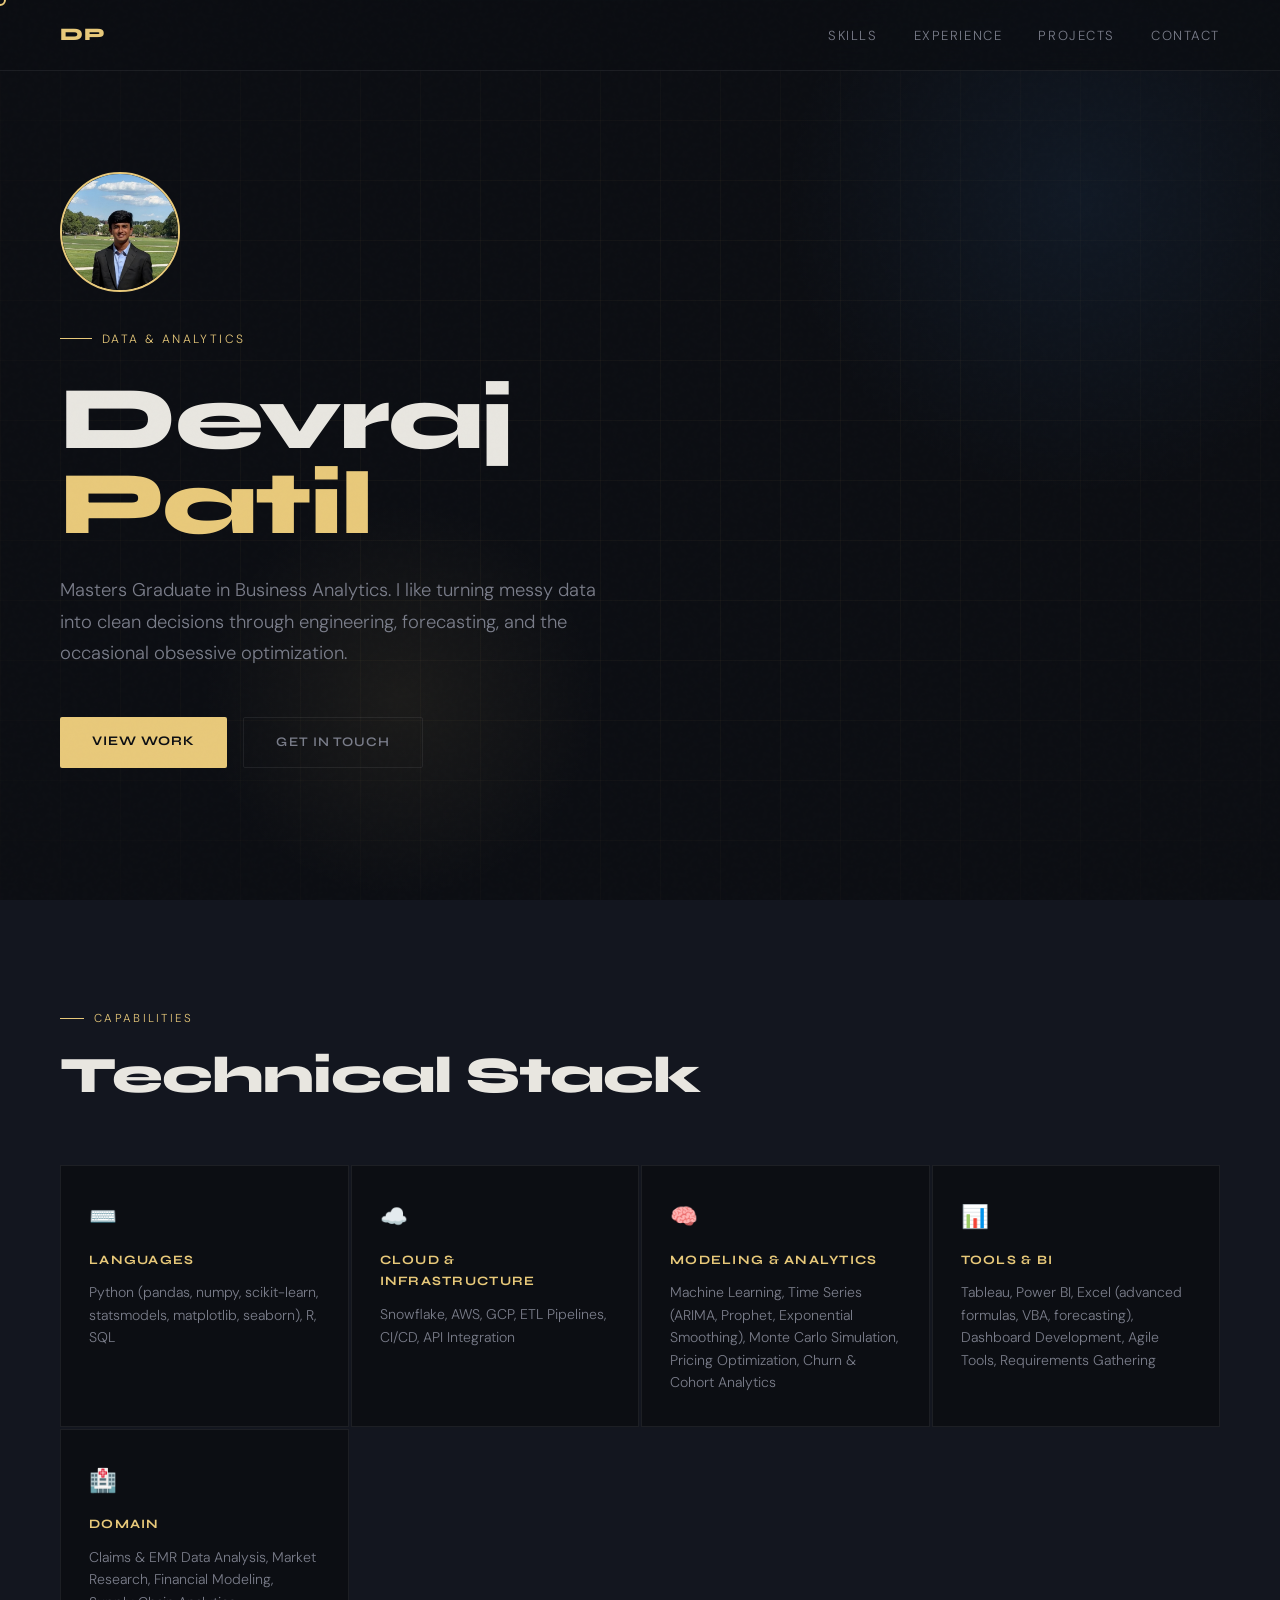
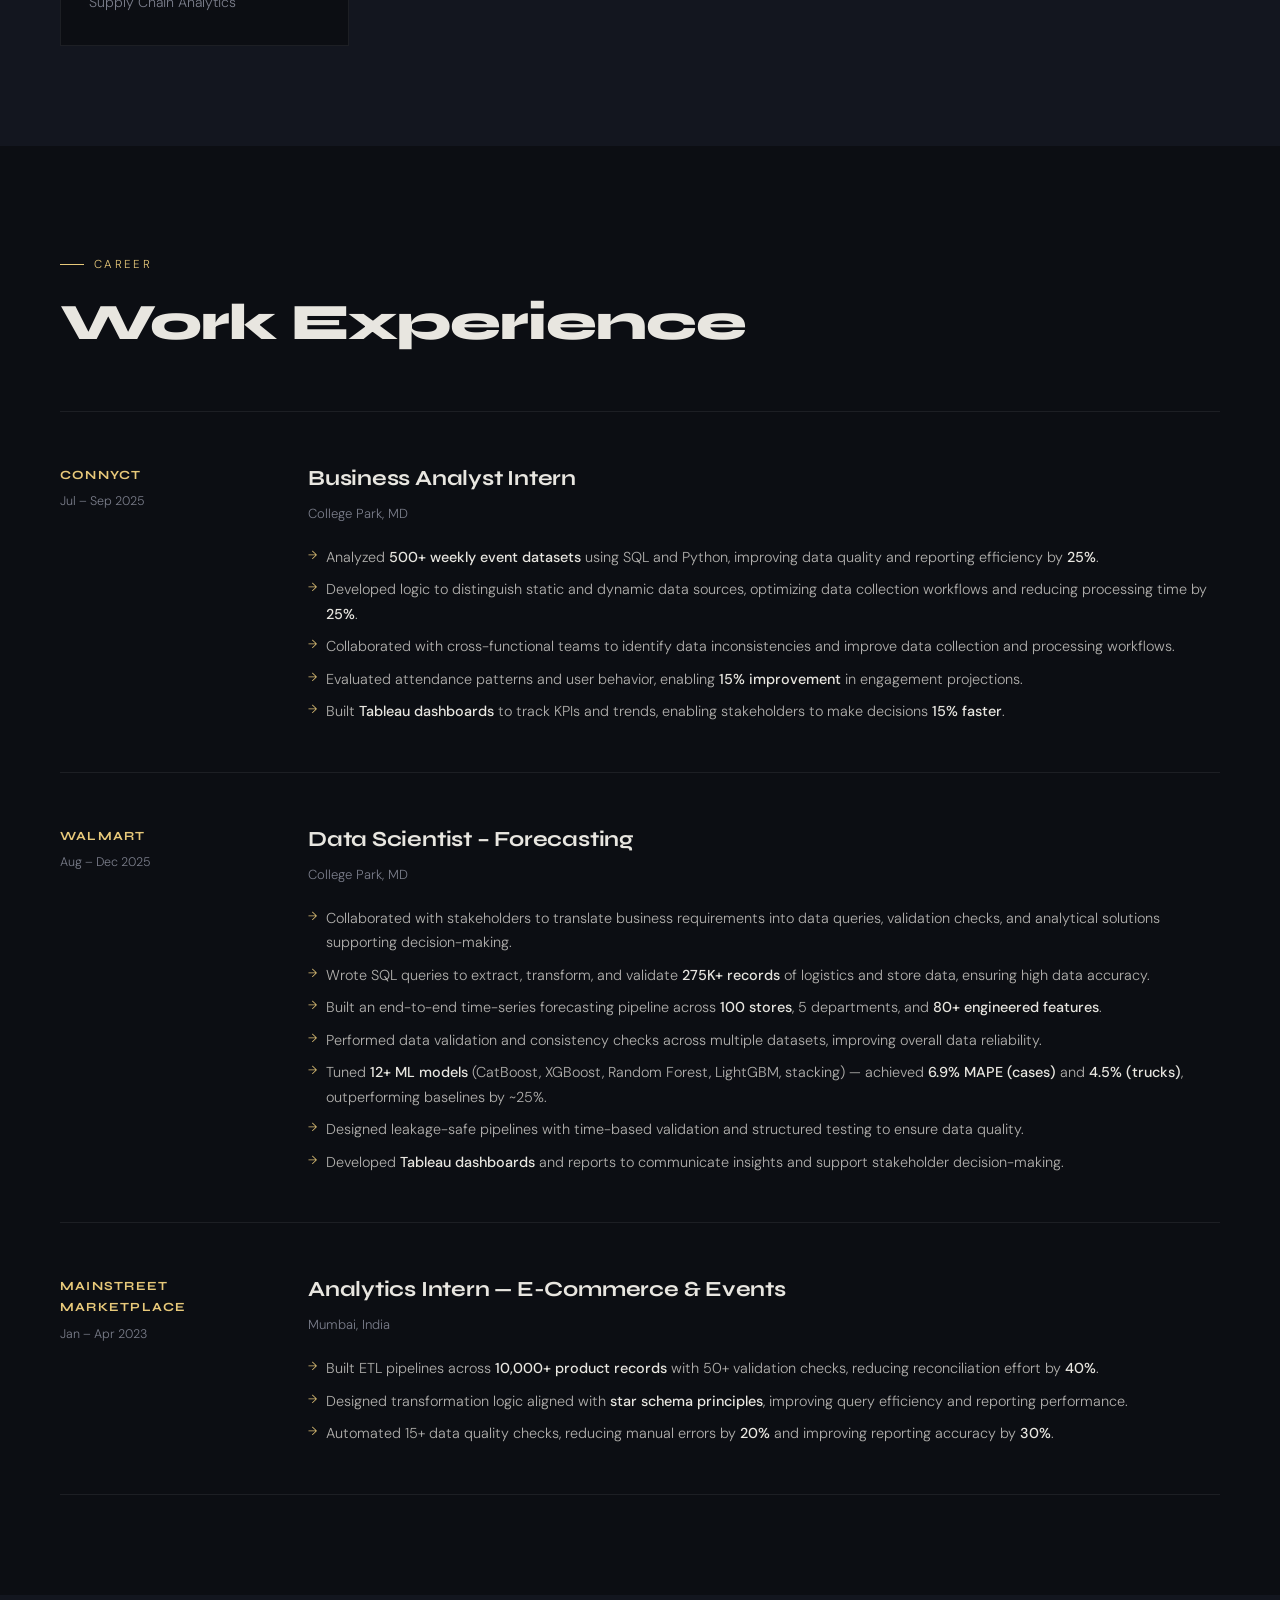
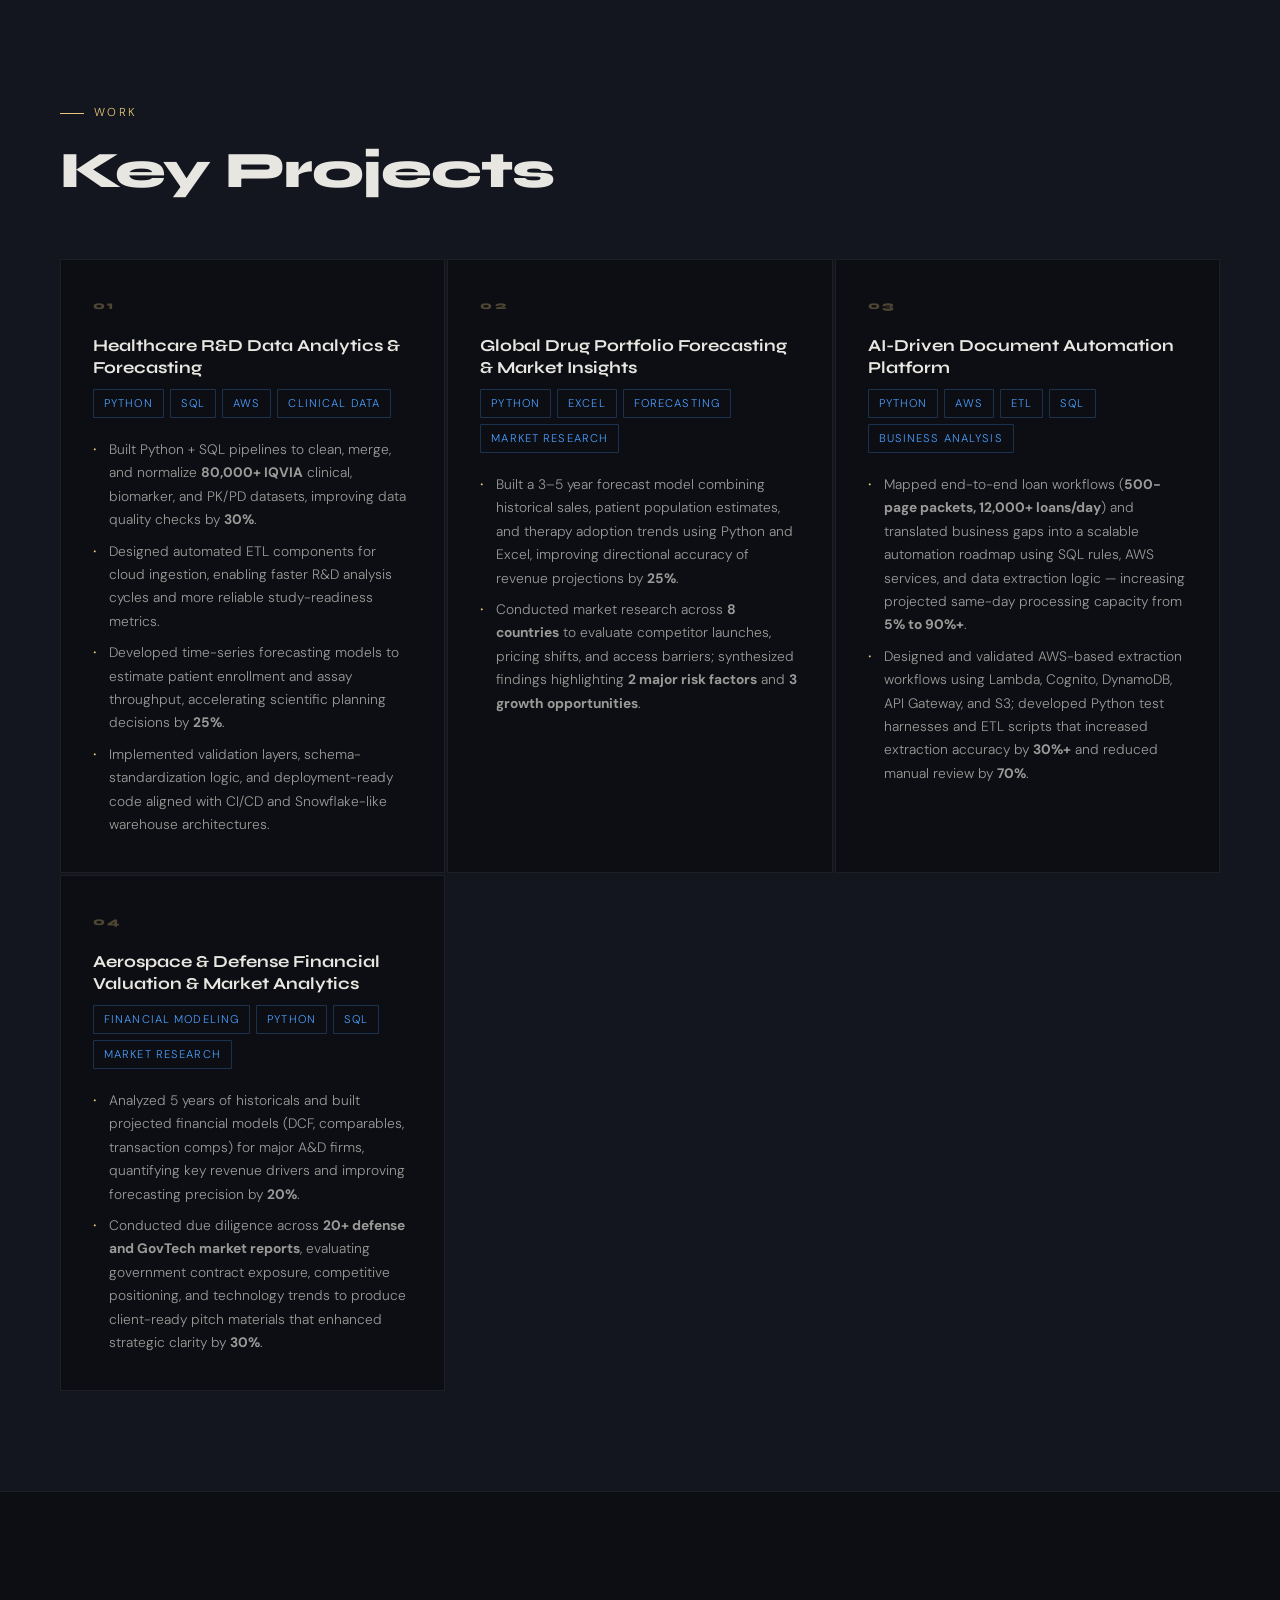
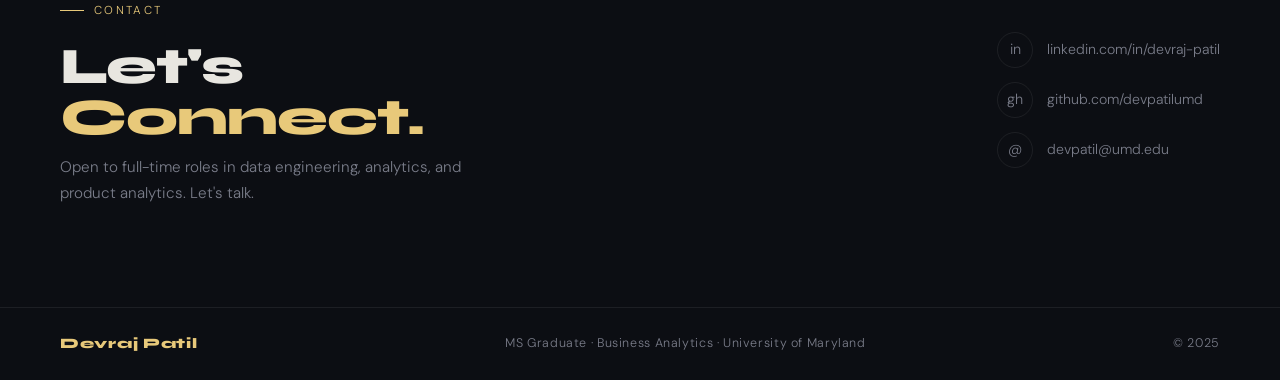
==== commit 57a0225f: "Change job title from Data Analyst to Data Scientist" ====
--- a/index.html
+++ b/index.html
@@ -604,7 +604,7 @@
         <div class="exp-date">Aug – Dec 2025</div>
       </div>
       <div class="exp-body">
-        <div class="exp-role">Data Analyst – Forecasting</div>
+        <div class="exp-role">Data Scientist – Forecasting</div>
         <div class="exp-location">College Park, MD</div>
         <ul>
           <li>Collaborated with stakeholders to translate business requirements into data queries, validation checks, and analytical solutions supporting decision-making.</li>
